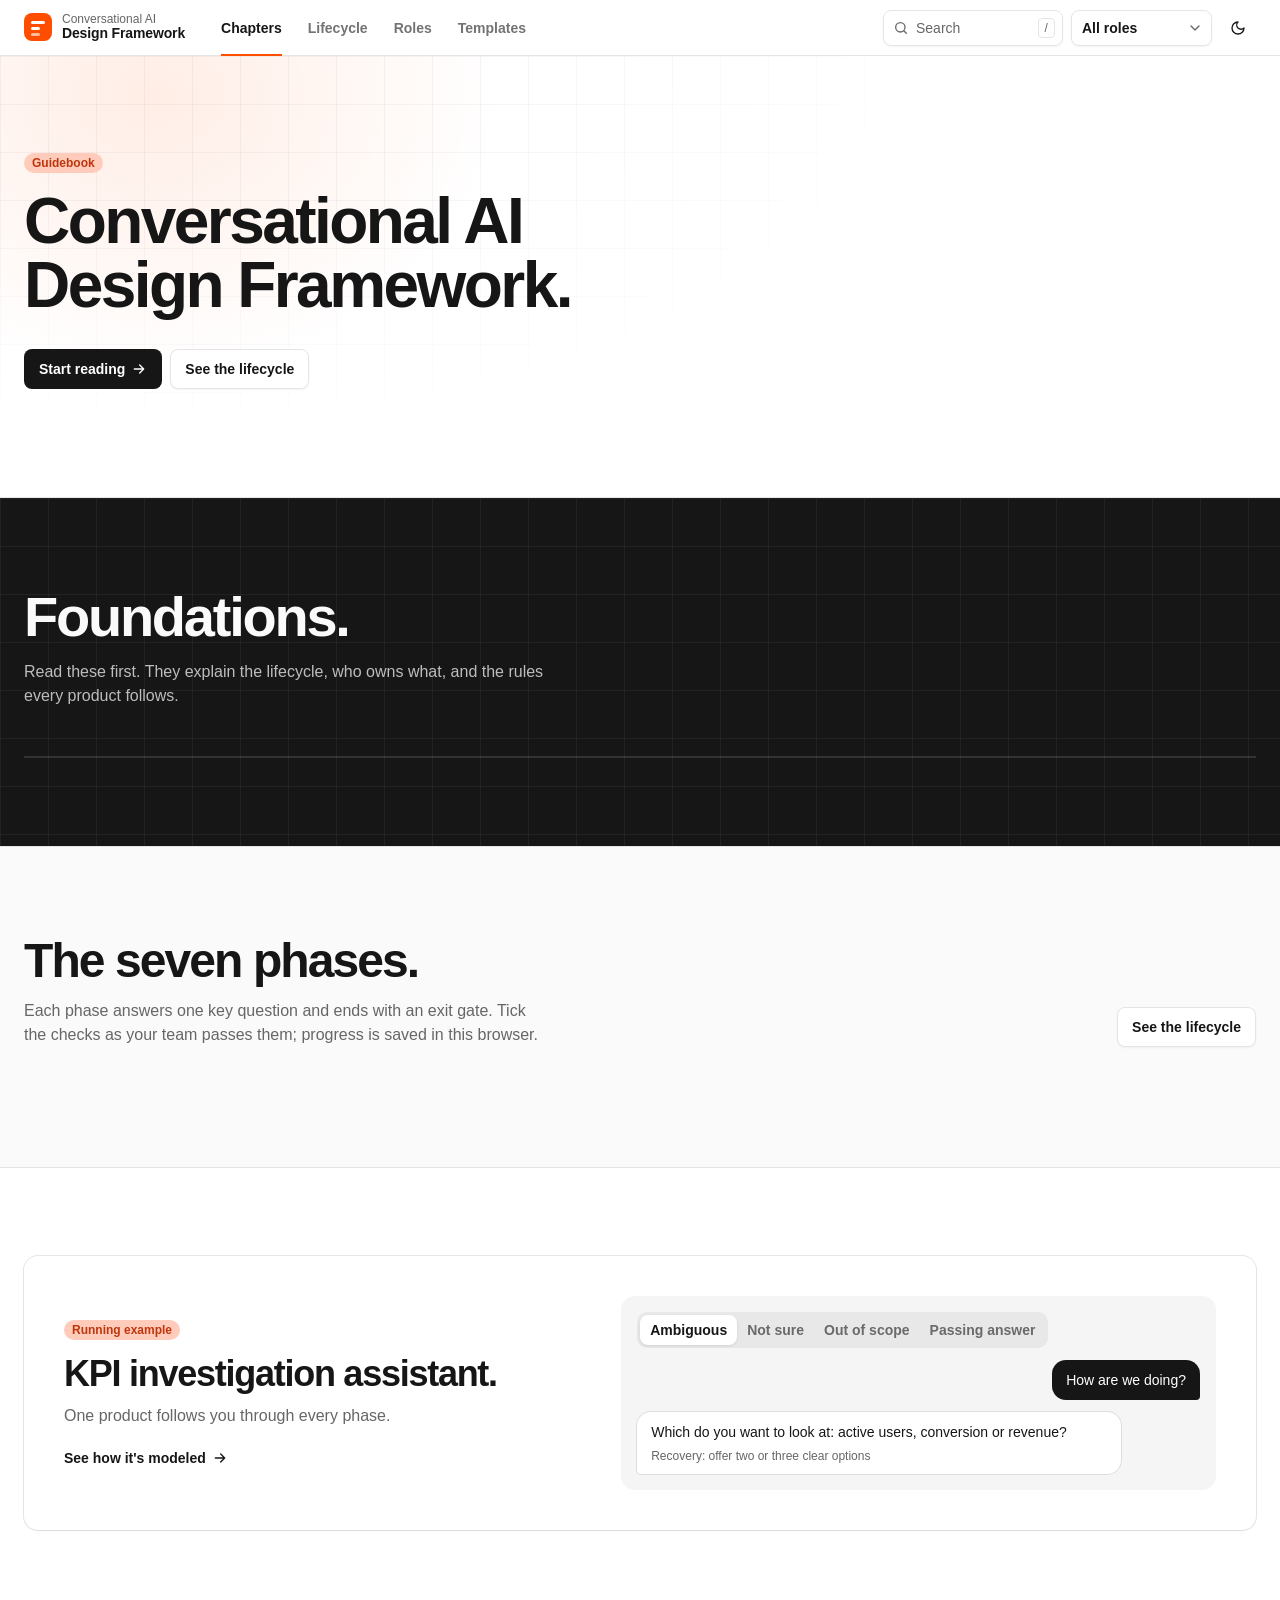
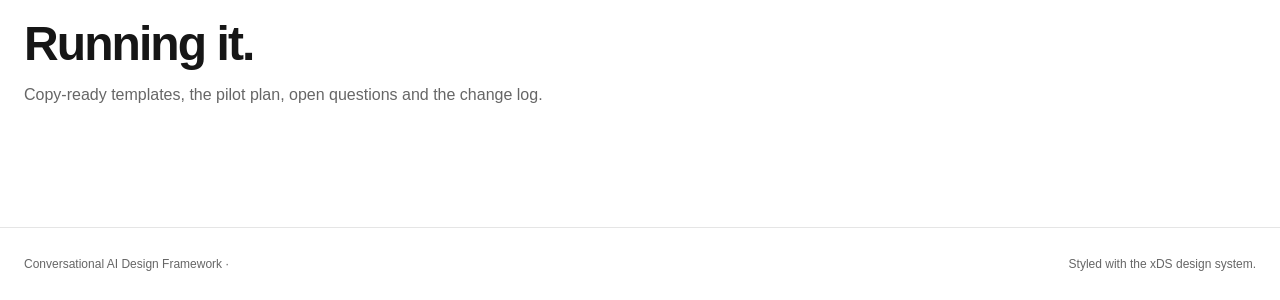
==== portal/template.html @ 1a46bcf2 "Initial commit" ====
<!doctype html>
<html lang="en">
<head>
  <meta charset="utf-8">
  <meta name="viewport" content="width=device-width, initial-scale=1">
  <title>Conversational AI Design Framework</title>
  <meta name="description" content="A seven-phase way for Product, Design, Development and Data Science to build conversational AI products that solve a real problem, give correct answers and fail safely.">
  <script>
    /* Apply the saved theme before first paint to avoid a flash */
    (function () {
      try {
        var t = JSON.parse(localStorage.getItem('cadf.theme.v1') || 'null');
        if (t === 'dark' || (t === null && matchMedia('(prefers-color-scheme: dark)').matches)) document.documentElement.classList.add('dark');
      } catch (e) {}
    })();
  </script>
  <link rel="stylesheet" href="styles.css">
</head>
<body>
  <a class="skip-link" href="#main">Skip to content</a>

  <header class="site-header">
    <div class="site-header__inner">
      <button class="nav-toggle btn btn--ghost btn--icon" aria-label="Open chapter list" aria-expanded="false" aria-controls="sidebar">
        <svg width="16" height="16" viewBox="0 0 24 24" fill="none" stroke="currentColor" stroke-width="2" stroke-linecap="round" aria-hidden="true"><path d="M4 6h16M4 12h16M4 18h16"/></svg>
      </button>
      <a class="brand" href="#/">
        <span class="brand__mark" aria-hidden="true"></span>
        <span class="brand__text">Conversational AI<strong>Design Framework</strong></span>
      </a>
      <nav class="top-nav" aria-label="Primary">
        <a href="#/" data-nav="home">Chapters</a>
        <a href="#/lifecycle" data-nav="lifecycle">Lifecycle</a>
        <a href="#/roles" data-nav="roles">Roles</a>
        <a href="#/templates" data-nav="templates">Templates</a>
      </nav>
      <div class="header-tools">
        <div class="search">
          <label class="visually-hidden" for="search-input">Search the framework</label>
          <input id="search-input" type="search" placeholder="Search" autocomplete="off">
          <kbd>/</kbd>
          <svg width="16" height="16" viewBox="0 0 24 24" fill="none" stroke="currentColor" stroke-width="2" stroke-linecap="round" aria-hidden="true"><circle cx="11" cy="11" r="7"/><path d="m20 20-3.5-3.5"/></svg>
          <div class="search__results" role="listbox" hidden></div>
        </div>
        <div class="role-select">
          <label class="visually-hidden" for="role-select">Show my part for role</label>
          <select id="role-select">
            <option value="">All roles</option>
          </select>
          <svg width="16" height="16" viewBox="0 0 24 24" fill="none" stroke="currentColor" stroke-width="2" stroke-linecap="round" stroke-linejoin="round" aria-hidden="true"><path d="m6 9 6 6 6-6"/></svg>
        </div>
        <button class="btn btn--ghost btn--icon theme-toggle" type="button" aria-label="Switch to dark mode">
          <svg class="i-moon" width="16" height="16" viewBox="0 0 24 24" fill="none" stroke="currentColor" stroke-width="2" stroke-linecap="round" stroke-linejoin="round" aria-hidden="true"><path d="M12 3a6 6 0 0 0 9 9 9 9 0 1 1-9-9Z"/></svg>
          <svg class="i-sun" width="16" height="16" viewBox="0 0 24 24" fill="none" stroke="currentColor" stroke-width="2" stroke-linecap="round" stroke-linejoin="round" aria-hidden="true" style="display:none"><circle cx="12" cy="12" r="4"/><path d="M12 2v2M12 20v2M4.93 4.93l1.41 1.41M17.66 17.66l1.41 1.41M2 12h2M20 12h2M6.34 17.66l-1.41 1.41M19.07 4.93l-1.41 1.41"/></svg>
        </button>
      </div>
    </div>
  </header>

  <div class="layout">
    <aside class="sidebar" id="sidebar" aria-label="Chapters"></aside>
    <main id="main" class="main" tabindex="-1"></main>
  </div>

  <button class="to-top" type="button" aria-label="Back to top">
    <svg width="16" height="16" viewBox="0 0 24 24" fill="none" stroke="currentColor" stroke-width="2" stroke-linecap="round" stroke-linejoin="round" aria-hidden="true"><path d="M12 19V5M5 12l7-7 7 7"/></svg>
  </button>

  <footer class="site-footer">
    <div class="site-footer__inner" id="footer"></div>
  </footer>

  <script>window.FRAMEWORK_MD = /*__FRAMEWORK_MD__*/;</script>
  <script src="app.js"></script>
</body>
</html>
---- portal/styles.css ----
/* ==========================================================================
   xDS THEME TOKENS (from DESIGN.md)
   Semantic tokens with light and dark values. Toggle dark with .dark on <html>.
   ========================================================================== */
@font-face { font-family: "VoltaModernDisplay"; src: url("fonts/VoltaModernDisplay-55Roman.woff2") format("woff2"); font-weight: 500; font-display: swap; }
@font-face { font-family: "VoltaModernDisplay"; src: url("fonts/VoltaModernDisplay-65Medium.woff2") format("woff2"); font-weight: 600; font-display: swap; }
@font-face { font-family: "VoltaModernDisplay"; src: url("fonts/VoltaModernDisplay-75Bold.woff2") format("woff2"); font-weight: 700; font-display: swap; }

:root {
  /* Primitives */
  --white: #ffffff;
  --black: #161616;
  --neutral-50: #fafafa;  --neutral-100: #f5f5f5; --neutral-200: #e5e5e5; --neutral-300: #cfcfcf;
  --neutral-400: #bdbdbd; --neutral-500: #949494; --neutral-600: #666666; --neutral-700: #4f4f4f;
  --neutral-800: #3d3d3d; --neutral-900: #303030; --neutral-950: #242424;
  --orange-100: #ffccbc; --orange-300: #ff9466; --orange-500: #ff4e00; --orange-800: #bf360c;
  --green-200: #abe9aa; --green-700: #006400;

  /* Semantic: light */
  --background: var(--white);
  --foreground: var(--black);
  --card: var(--white);
  --muted: var(--neutral-100);
  --muted-foreground: var(--neutral-600);
  --border: var(--neutral-200);
  --input: var(--neutral-200);
  --primary: var(--black);
  --primary-foreground: var(--white);
  --brand: var(--orange-500);
  --brand-foreground: var(--white);
  --brand-tint: var(--orange-100);
  --brand-tint-foreground: var(--orange-800);
  --hover-accent: var(--orange-800);
  --focus: var(--black);
  --sidebar: var(--neutral-50);
  --sidebar-accent: var(--neutral-100);
  --section: var(--neutral-50);
  --hairline: rgba(22, 22, 22, .10);
  --band: var(--black);
  --band-card: var(--neutral-950);
  --band-line: rgba(255, 255, 255, .12);
  --band-muted: var(--neutral-400);
  --grid-line: rgba(22, 22, 22, .045);

  /* Shape, elevation, type */
  --radius: 10px;
  --radius-sm: 6px;
  --radius-md: 8px;
  --radius-xl: 14px;
  --radius-2xl: 18px;
  --radius-pill: 26px;
  --shadow-xs: 0 1px 2px rgba(0, 0, 0, .05);
  --shadow-md: 0 4px 6px -1px rgba(0, 0, 0, .1), 0 2px 4px -2px rgba(0, 0, 0, .1);
  --ease: cubic-bezier(0.22, 1, 0.36, 1);
  --font: "VoltaModernDisplay", Arial, sans-serif;
  --font-mono: ui-monospace, "SF Mono", Menlo, Consolas, monospace;
  --header-h: 56px;
  --sidebar-w: 16rem;
  --read-w: 48rem;   /* max-w-3xl */
  --wrap: 80rem;     /* max-w-7xl */
  color-scheme: light;
}
.dark {
  --background: var(--black);
  --foreground: var(--neutral-50);
  --card: var(--black);
  --muted: var(--neutral-900);
  --muted-foreground: var(--neutral-400);
  --border: rgba(255, 255, 255, .10);
  --input: rgba(255, 255, 255, .15);
  --primary: var(--neutral-50);
  --primary-foreground: var(--black);
  --brand-tint: rgba(255, 78, 0, .16);
  --brand-tint-foreground: var(--orange-300);
  --hover-accent: var(--orange-300);
  --focus: var(--white);
  --sidebar: var(--black);
  --sidebar-accent: var(--neutral-900);
  --section: #1b1b1b;
  --hairline: rgba(250, 250, 250, .10);
  --band: var(--neutral-950);
  --band-card: var(--neutral-900);
  --grid-line: rgba(255, 255, 255, .04);
  --shadow-xs: 0 1px 2px rgba(0, 0, 0, .4);
  color-scheme: dark;
}

/* ---------- Base ---------- */
*, *::before, *::after { box-sizing: border-box; }
html { scroll-padding-top: calc(var(--header-h) + 24px); }
body {
  margin: 0; font-family: var(--font); font-weight: 500; font-size: 14px; line-height: 20px;
  color: var(--foreground); background: var(--background); -webkit-font-smoothing: antialiased;
  transition: background-color .3s var(--ease), color .3s var(--ease);
}
a { color: var(--primary); text-underline-offset: 4px; }
a:hover { color: var(--foreground); }
:focus-visible { outline: 1px solid var(--focus); outline-offset: 2px; }
button, [role="link"], select, label { cursor: pointer; }
h1, h2, h3, h4 { margin: 0; font-weight: 700; line-height: 1.1; letter-spacing: -0.03em; }
code { font-family: var(--font-mono); font-size: .88em; background: var(--muted); padding: .1em .35em; border-radius: 4px; }
.visually-hidden { position: absolute; width: 1px; height: 1px; overflow: hidden; clip: rect(0 0 0 0); white-space: nowrap; }
.skip-link { position: absolute; left: -9999px; top: 8px; z-index: 100; background: var(--card); padding: 8px 12px; border-radius: var(--radius-md); }
.skip-link:focus { left: 8px; }
.wrap { max-width: var(--wrap); margin: 0 auto; padding: 0 24px; }

/* Badge / tag (xDS badge: h-5, text-xs, font-medium, pill) */
.tag { display: inline-flex; align-items: center; height: 20px; padding: 0 8px; border-radius: var(--radius-pill); font-size: 12px; line-height: 16px; font-weight: 600; background: var(--brand-tint); color: var(--brand-tint-foreground); letter-spacing: 0; white-space: nowrap; }
.tag--neutral { background: var(--muted); color: var(--foreground); }
.tag--outline { background: transparent; box-shadow: inset 0 0 0 1px var(--border); color: var(--foreground); }

/* Buttons (xDS) */
.btn { display: inline-flex; align-items: center; gap: 6px; height: 40px; padding: 0 14px; border-radius: var(--radius-md); border: 1px solid transparent; font: inherit; font-weight: 600; font-size: 14px; text-decoration: none; white-space: nowrap; transition: background-color .1s, color .1s, border-color .1s; }
.btn:active { transform: translateY(1px); }
.btn svg { flex: none; }
.btn--primary { background: var(--primary); color: var(--primary-foreground); }
.btn--primary:hover { background: var(--hover-accent); color: var(--primary-foreground); }
.btn--outline { background: var(--background); border-color: var(--border); color: var(--foreground); box-shadow: var(--shadow-xs); }
.btn--outline:hover { background: var(--muted); color: var(--foreground); }
.btn--ghost { background: transparent; color: var(--foreground); }
.btn--ghost:hover { background: var(--muted); }
.btn--sm { height: 32px; padding: 0 10px; }
.btn--icon { width: 36px; height: 36px; padding: 0; justify-content: center; }
.link-arrow { display: inline-flex; align-items: center; gap: 6px; font-weight: 700; text-decoration: none; color: var(--foreground); }
.link-arrow svg { transition: transform .2s var(--ease); }
a:hover .link-arrow svg, .link-arrow:hover svg { transform: translateX(3px); }

/* Card (xDS: rounded-xl, ring-1 ring-foreground/10, shadow-xs) */
.card-surface { background: var(--card); border-radius: var(--radius-xl); box-shadow: 0 0 0 1px var(--hairline), var(--shadow-xs); }

/* ---------- Header ---------- */
.site-header { position: sticky; top: 0; z-index: 50; height: var(--header-h); background: color-mix(in srgb, var(--background) 88%, transparent); backdrop-filter: blur(12px); -webkit-backdrop-filter: blur(12px); border-bottom: 1px solid var(--border); }
.site-header__inner { height: 100%; max-width: 1536px; margin: 0 auto; padding: 0 24px; display: flex; align-items: center; gap: 24px; }
.brand { display: flex; align-items: center; gap: 10px; color: var(--foreground); text-decoration: none; line-height: 1.1; }
.brand:hover { color: var(--foreground); }
.brand__mark { width: 28px; height: 28px; border-radius: var(--radius-md); background: var(--brand); flex: none; position: relative; }
.brand__mark::before, .brand__mark::after { content: ""; position: absolute; left: 7px; height: 3px; border-radius: 2px; background: #fff; }
.brand__mark::before { top: 8px; width: 14px; }
.brand__mark::after { top: 14px; width: 9px; box-shadow: 0 6px 0 rgba(255,255,255,.6); }
.brand__text { font-size: 12px; color: var(--muted-foreground); }
.brand__text strong { display: block; font-size: 14px; color: var(--foreground); font-weight: 700; letter-spacing: -0.01em; }
.top-nav { display: flex; gap: 2px; }
.top-nav a { height: 36px; display: inline-flex; align-items: center; padding: 0 12px; border-radius: var(--radius-md); color: color-mix(in srgb, var(--foreground) 60%, transparent); text-decoration: none; font-weight: 600; position: relative; }
.top-nav a:hover { color: var(--foreground); background: var(--muted); }
.top-nav a.is-active { color: var(--foreground); }
.top-nav a.is-active::after { content: ""; position: absolute; left: 12px; right: 12px; bottom: -10px; height: 2px; background: var(--brand); }
.header-tools { margin-left: auto; display: flex; align-items: center; gap: 8px; }

.search { position: relative; }
.search input { width: 240px; height: 36px; padding: 0 10px 0 32px; border-radius: var(--radius-md); border: 1px solid var(--input); background: transparent; color: var(--foreground); font: inherit; box-shadow: var(--shadow-xs); }
.search svg { position: absolute; left: 10px; top: 10px; color: var(--muted-foreground); pointer-events: none; }
.search input::placeholder { color: var(--muted-foreground); }
.search kbd { position: absolute; right: 8px; top: 8px; font: inherit; font-size: 12px; letter-spacing: .1em; color: var(--muted-foreground); border: 1px solid var(--border); border-radius: 4px; padding: 0 5px; line-height: 18px; }
.search input:focus + kbd, .search input:not(:placeholder-shown) + kbd { display: none; }
.search__results { position: absolute; right: 0; top: 44px; width: 440px; max-height: 70vh; overflow: auto; padding: 4px; background: var(--card); border-radius: var(--radius-xl); box-shadow: 0 0 0 1px var(--hairline), var(--shadow-md); }
.search__results a { display: block; padding: 8px 10px; border-radius: var(--radius-sm); text-decoration: none; color: var(--foreground); }
.search__results a:hover, .search__results a.is-active { background: var(--muted); }
.search__results .r-chapter { font-size: 12px; font-weight: 600; color: var(--muted-foreground); }
.search__results .r-title { display: block; font-weight: 700; }
.search__results .r-snippet { display: block; font-size: 12px; line-height: 16px; color: var(--muted-foreground); margin-top: 2px; }
.search__results mark { background: var(--brand-tint); color: inherit; border-radius: 2px; padding: 0 1px; }
.search__empty { padding: 12px; color: var(--muted-foreground); }

.role-select { position: relative; display: flex; align-items: center; }
.role-select select { appearance: none; height: 36px; padding: 0 30px 0 10px; border-radius: var(--radius-md); border: 1px solid var(--input); background: var(--background); color: var(--foreground); font: inherit; font-weight: 600; box-shadow: var(--shadow-xs); }
.role-select select.has-role { box-shadow: inset 0 -2px 0 var(--brand), var(--shadow-xs); }
.role-select svg { position: absolute; right: 9px; pointer-events: none; color: var(--muted-foreground); }

.nav-toggle { display: none; }

/* ---------- Layout ---------- */
.layout { display: flex; max-width: 1536px; margin: 0 auto; }
body.is-home .layout { max-width: none; }
.main { flex: 1; min-width: 0; outline: none; }
body.is-home .sidebar { display: none; }

.sidebar { width: var(--sidebar-w); flex: none; position: sticky; top: var(--header-h); align-self: flex-start; height: calc(100vh - var(--header-h)); overflow-y: auto; padding: 16px 8px 32px; background: var(--sidebar); border-right: 1px solid var(--border); }
.sidebar__group { padding: 8px; }
.sidebar__group-title { margin: 0 0 4px; padding: 0 8px; height: 32px; display: flex; align-items: center; font-size: 12px; font-weight: 600; color: var(--muted-foreground); }
.sidebar ol, .sidebar ul { list-style: none; margin: 0; padding: 0; }
.sidebar a { display: flex; align-items: center; gap: 8px; min-height: 32px; padding: 6px 8px; border-radius: var(--radius-md); color: var(--foreground); text-decoration: none; }
.sidebar a:hover { background: var(--sidebar-accent); }
.sidebar .num { min-width: 20px; font-size: 12px; font-weight: 600; color: var(--muted-foreground); font-variant-numeric: tabular-nums; }
.sidebar .is-current > a { background: var(--sidebar-accent); font-weight: 700; }
.sidebar .is-current > a .num { color: var(--foreground); }
.sidebar .toc { margin: 4px 0 8px 18px; padding-left: 10px; border-left: 1px solid var(--border); }
.sidebar .toc a { min-height: 28px; padding: 4px 8px; color: var(--muted-foreground); font-size: 13px; line-height: 18px; position: relative; }
.sidebar .toc a:hover { color: var(--foreground); background: none; }
.sidebar .toc a.is-active { color: var(--foreground); font-weight: 600; }
.sidebar .toc a.is-active::before { content: ""; position: absolute; left: -11px; top: 6px; bottom: 6px; width: 2px; background: var(--brand); }
.sidebar .done { margin-left: auto; color: var(--muted-foreground); }

/* ---------- Home ---------- */
.home-hero { position: relative; overflow: hidden; padding: 96px 0 80px; border-bottom: 1px solid var(--border); }
.home-hero::before { content: ""; position: absolute; inset: 0; pointer-events: none;
  background: linear-gradient(var(--grid-line) 1px, transparent 1px) 0 0 / 48px 48px, linear-gradient(90deg, var(--grid-line) 1px, transparent 1px) 0 0 / 48px 48px;
  -webkit-mask-image: radial-gradient(1000px 520px at 15% 0%, #000 30%, transparent 75%); mask-image: radial-gradient(1000px 520px at 15% 0%, #000 30%, transparent 75%); }
.home-hero::after { content: ""; position: absolute; left: -200px; top: -240px; width: 700px; height: 560px; pointer-events: none; background: radial-gradient(closest-side, rgba(255, 78, 0, .10), transparent); }
.home-hero .wrap { position: relative; z-index: 1; display: grid; grid-template-columns: 1.15fr 1fr; gap: 56px; align-items: start; }
.home-hero h1 { margin-top: 16px; font-size: clamp(40px, 5.2vw, 64px); line-height: 1.0; letter-spacing: -0.04em; }
.home-hero .lede { margin: 24px 0 32px; font-size: 20px; line-height: 30px; color: var(--muted-foreground); max-width: 34ch; text-wrap: balance; }
.home-hero .meta { margin-top: 28px; font-size: 12px; color: var(--muted-foreground); }
.btn-row { display: flex; flex-wrap: wrap; gap: 8px; align-items: center; }

.panel { padding: 24px; }
.panel h2 { margin: 14px 0 6px; font-size: 20px; line-height: 28px; letter-spacing: -0.02em; }
.panel > p { margin: 0; color: var(--muted-foreground); text-wrap: balance; }
.ticks { list-style: none; margin: 8px 0 0; padding: 0; }
.ticks li { display: grid; grid-template-columns: 28px 1fr; gap: 8px; padding: 16px 0; border-bottom: 1px solid var(--border); font-size: 14px; line-height: 20px; }
.ticks li:last-child { border-bottom: 0; padding-bottom: 0; }
.ticks svg { color: var(--brand); margin-top: 1px; }
.ticks b { font-weight: 700; }
.ticks span { color: var(--muted-foreground); }

.band { position: relative; background: var(--band); color: #fafafa; padding: 88px 0; }
.band::before { content: ""; position: absolute; inset: 0; pointer-events: none; background: linear-gradient(rgba(255,255,255,.05) 1px, transparent 1px) 0 0 / 48px 48px, linear-gradient(90deg, rgba(255,255,255,.05) 1px, transparent 1px) 0 0 / 48px 48px; }
.band .wrap { position: relative; }
.band h2 { font-size: clamp(36px, 4.4vw, 56px); letter-spacing: -0.04em; color: #fafafa; }
.band .sub { margin: 12px 0 0; font-size: 16px; line-height: 24px; color: var(--band-muted); max-width: 60ch; }
.joined { display: grid; grid-template-columns: repeat(4, 1fr); margin-top: 48px; border: 1px solid var(--band-line); }
.joined a { display: flex; flex-direction: column; gap: 8px; min-height: 260px; padding: 32px; background: var(--band-card); color: #fafafa; text-decoration: none; border-right: 1px solid var(--band-line); transition: background-color .2s var(--ease); }
.joined a:last-child { border-right: 0; }
.joined a:hover { background: color-mix(in srgb, var(--band-card) 85%, #fff); color: #fafafa; }
.joined .icon { width: 36px; height: 36px; color: var(--brand); margin-bottom: 20px; }
.joined h3 { font-size: 20px; line-height: 28px; letter-spacing: -0.02em; }
.joined p { margin: 0 0 16px; color: var(--band-muted); }
.joined .link-arrow { margin-top: auto; color: var(--brand); }

.home-section { padding: 88px 0; }
.home-section--alt { background: var(--section); border-top: 1px solid var(--border); border-bottom: 1px solid var(--border); }
.section-head { display: flex; align-items: end; justify-content: space-between; gap: 24px; margin-bottom: 32px; }
.section-head h2 { font-size: clamp(32px, 4vw, 48px); letter-spacing: -0.04em; }
.section-head p { margin: 12px 0 0; max-width: 60ch; font-size: 16px; line-height: 24px; color: var(--muted-foreground); text-wrap: balance; }

.grid { display: grid; gap: 16px; }
.grid--4 { grid-template-columns: repeat(4, 1fr); }
.grid--3 { grid-template-columns: repeat(3, 1fr); }

.card { display: flex; flex-direction: column; padding: 24px; color: var(--foreground); text-decoration: none; background: var(--card); border-radius: var(--radius-xl); box-shadow: 0 0 0 1px var(--hairline), var(--shadow-xs); transition: box-shadow .2s var(--ease), transform .2s var(--ease); }
a.card:hover { color: var(--foreground); box-shadow: 0 0 0 1px color-mix(in srgb, var(--foreground) 25%, transparent), var(--shadow-md); transform: translateY(-2px); }
.card h3 { margin: 14px 0 6px; font-size: 18px; line-height: 24px; letter-spacing: -0.02em; }
.card p { margin: 0; color: var(--muted-foreground); }
.card__foot { margin-top: auto; padding-top: 20px; display: flex; align-items: center; gap: 10px; font-size: 12px; line-height: 16px; color: var(--muted-foreground); }
.card__foot .link-arrow { margin-left: auto; font-size: 14px; }

.thumb { position: relative; height: 104px; margin-top: 20px; padding: 14px; overflow: hidden; border-radius: var(--radius); background: var(--muted); }
.thumb i { display: block; height: 5px; margin-bottom: 8px; border-radius: 3px; background: color-mix(in srgb, var(--foreground) 14%, transparent); }
.thumb i.k { height: 6px; background: var(--foreground); }
.thumb i.o { height: 10px; margin-top: 12px; border-radius: 999px; background: var(--brand); }
.thumb b { position: absolute; right: 14px; bottom: 4px; font-size: 52px; line-height: 1; font-weight: 700; letter-spacing: -0.05em; color: var(--foreground); opacity: .9; }

.progress { flex: 1; max-width: 96px; height: 6px; border-radius: 999px; background: var(--muted); overflow: hidden; }
.progress > span { display: block; height: 100%; border-radius: inherit; background: var(--primary); transition: width .3s var(--ease); }

/* Role cards */
.role-card { text-align: left; font: inherit; border: 0; cursor: pointer; }
.role-card[aria-pressed="true"] { box-shadow: 0 0 0 2px var(--primary), var(--shadow-xs); }
.role-card .q { margin: 12px 0 0; font-size: 16px; line-height: 24px; color: var(--foreground); font-weight: 600; }
.role-card .owns { margin-top: 10px; font-size: 13px; line-height: 18px; color: var(--muted-foreground); }
.role-card .card__foot .pick { margin-left: auto; font-weight: 700; font-size: 14px; color: var(--foreground); }
.role-mark { width: 36px; height: 36px; border-radius: var(--radius); background: var(--muted); display: grid; place-items: center; }
.role-card[aria-pressed="true"] .role-mark { background: var(--primary); color: var(--primary-foreground); }

/* Example */
.example .card { display: grid; grid-template-columns: 1fr 1.15fr; gap: 40px; align-items: center; padding: 40px; }
.example h2 { margin: 14px 0 10px; font-size: clamp(28px, 3vw, 36px); letter-spacing: -0.035em; }
.example p { margin: 0 0 20px; color: var(--muted-foreground); font-size: 16px; line-height: 24px; }
.chat-demo { display: grid; gap: 12px; padding: 16px; border-radius: var(--radius-xl); background: var(--muted); }
.chat-demo__tabs { display: inline-flex; flex-wrap: wrap; gap: 0; padding: 3px; border-radius: var(--radius); background: color-mix(in srgb, var(--foreground) 6%, transparent); justify-self: start; }
.chip { height: 30px; padding: 0 10px; border: 0; border-radius: var(--radius-md); background: transparent; font: inherit; font-weight: 600; color: color-mix(in srgb, var(--foreground) 60%, transparent); }
.chip:hover { color: var(--foreground); }
.chip[aria-pressed="true"] { background: var(--background); color: var(--foreground); box-shadow: 0 1px 3px rgba(0,0,0,.1); }
.bubble { max-width: 86%; padding: 10px 14px; border-radius: var(--radius-xl); font-size: 14px; line-height: 20px; }
.bubble--user { justify-self: end; background: var(--primary); color: var(--primary-foreground); border-bottom-right-radius: 4px; }
.bubble--ai { background: var(--card); box-shadow: 0 0 0 1px var(--hairline); border-bottom-left-radius: 4px; }
.bubble small { display: block; margin-top: 6px; font-size: 12px; line-height: 16px; color: var(--muted-foreground); }

/* ---------- Chapter page ---------- */
.chapter-hero { position: relative; overflow: hidden; border-bottom: 1px solid var(--border); }
.chapter-hero::before { content: ""; position: absolute; inset: 0; pointer-events: none;
  background: linear-gradient(var(--grid-line) 1px, transparent 1px) 0 0 / 48px 48px, linear-gradient(90deg, var(--grid-line) 1px, transparent 1px) 0 0 / 48px 48px;
  -webkit-mask-image: radial-gradient(900px 420px at 0% 0%, #000 30%, transparent 75%); mask-image: radial-gradient(900px 420px at 0% 0%, #000 30%, transparent 75%); }
.chapter-hero::after { content: ""; position: absolute; left: 0; top: 56px; width: 3px; height: 48px; background: var(--brand); }
.chapter-hero__inner { position: relative; max-width: calc(var(--read-w) + 96px); padding: 56px 48px 44px; }
.breadcrumb { display: flex; flex-wrap: wrap; align-items: center; gap: 6px; font-size: 14px; color: var(--muted-foreground); }
.breadcrumb a { color: var(--muted-foreground); text-decoration: none; }
.breadcrumb a:hover { color: var(--foreground); }
.breadcrumb [aria-current] { color: var(--foreground); }
.chapter-hero .tag { margin-top: 20px; }
.chapter-hero h1 { margin-top: 12px; font-size: clamp(36px, 4.6vw, 56px); line-height: 1.02; letter-spacing: -0.04em; }
.chapter-hero .lede { margin: 16px 0 0; font-size: 18px; line-height: 28px; color: var(--muted-foreground); max-width: 56ch; text-wrap: balance; }
.hero-facts { display: grid; grid-template-columns: repeat(2, 1fr); gap: 12px; margin-top: 28px; max-width: 720px; }
.hero-fact { padding: 12px 16px; }
.hero-fact b { display: block; margin-bottom: 2px; font-size: 12px; line-height: 16px; font-weight: 600; color: var(--muted-foreground); }
.hero-fact span { font-weight: 600; }

.article { max-width: calc(var(--read-w) + 96px); padding: 40px 48px 16px; font-size: 16px; line-height: 26px; }
.article > *:first-child { margin-top: 0; }
.article h2 { margin: 56px 0 16px; font-size: 30px; line-height: 36px; letter-spacing: -0.035em; }
.article h3 { margin: 40px 0 12px; font-size: 20px; line-height: 28px; letter-spacing: -0.02em; }
.article h4 { margin: 28px 0 10px; font-size: 16px; line-height: 24px; letter-spacing: -0.01em; }
.article p { margin: 0 0 16px; }
.article ul, .article ol { margin: 0 0 18px; padding-left: 22px; }
.article li { margin: 6px 0; }
.article li::marker { color: var(--muted-foreground); }
.article strong { font-weight: 700; }
.article em { font-style: italic; }
.article p.goal { font-size: 18px; line-height: 28px; padding-left: 16px; border-left: 2px solid var(--brand); }
.note { margin: 24px 0; padding: 12px 16px; border-radius: var(--radius); background: var(--muted); font-size: 14px; line-height: 20px; }
.note > *:last-child { margin-bottom: 0; }

.table-wrap { margin: 8px 0 24px; overflow-x: auto; border-radius: var(--radius-xl); box-shadow: 0 0 0 1px var(--hairline), var(--shadow-xs); background: var(--card); }
.article table { width: 100%; border-collapse: collapse; font-size: 14px; line-height: 20px; }
.article th { height: 40px; padding: 0 12px; text-align: left; font-weight: 600; white-space: nowrap; border-bottom: 1px solid var(--border); color: var(--foreground); }
.article td { padding: 10px 12px; vertical-align: top; border-bottom: 1px solid var(--border); }
.article tbody tr { transition: background-color .1s; }
.article tbody tr:hover { background: color-mix(in srgb, var(--muted) 50%, transparent); }
.article tbody tr:last-child td { border-bottom: 0; }
.article td.c, .article th.c { text-align: center; }
.article .is-role { background: var(--muted); }
.article th.is-role { box-shadow: inset 0 -2px 0 var(--brand); }
.article tr.is-role-row td { background: var(--muted); }
.article tr.is-role-row td:first-child { box-shadow: inset 2px 0 0 var(--brand); }
html[data-role] .article table.has-role-rows tr[data-row-role]:not(.is-role-row) { opacity: .45; }
.rl { display: inline-grid; place-items: center; width: 20px; height: 20px; font-size: 15px; line-height: 1; }
.rl--lead { color: var(--foreground); }
.rl--contrib { color: var(--muted-foreground); }
.rl--review { color: var(--muted-foreground); opacity: .8; }

pre { margin: 0 0 20px; padding: 16px; overflow-x: auto; border-radius: var(--radius); background: var(--muted); font-size: 12px; line-height: 18px; }
pre code { background: none; padding: 0; }

/* Diagrams */
.diagram { margin: 12px 0 28px; padding: 24px 16px; overflow-x: auto; border-radius: var(--radius-xl); box-shadow: 0 0 0 1px var(--hairline), var(--shadow-xs); background: var(--card); text-align: center; }
.diagram svg { max-width: 100%; height: auto; }
.diagram pre { text-align: left; margin: 0; }
.diagram .diagram__note { margin: 10px 0 0; font-size: 12px; line-height: 16px; color: var(--muted-foreground); text-align: left; }
.diagram.is-loading { min-height: 120px; display: grid; place-items: center; color: var(--muted-foreground); font-size: 14px; }
.diagram .node.is-link { cursor: pointer; }
.diagram .node.is-link:hover rect, .diagram .node.is-link:focus rect { stroke: var(--brand) !important; stroke-width: 2px !important; }
.diagram .node.is-link:focus { outline: none; }

/* Callouts */
.callout { margin: 28px 0; padding: 20px 24px; border-radius: var(--radius-xl); }
.callout > h3:first-child { margin-top: 0; }
.callout > *:last-child { margin-bottom: 0; }
.callout--example { background: var(--section); box-shadow: 0 0 0 1px var(--hairline); }
.callout--example > h3:first-child { display: flex; align-items: center; gap: 10px; font-size: 18px; }
.callout--example > h3:first-child::before { content: "Example"; display: inline-flex; align-items: center; height: 20px; padding: 0 8px; border-radius: var(--radius-pill); font-size: 12px; font-weight: 600; letter-spacing: 0; background: var(--brand-tint); color: var(--brand-tint-foreground); }
.callout--gate { background: var(--card); box-shadow: 0 0 0 1px var(--hairline), var(--shadow-xs); }
.callout--gate > h3:first-child { display: flex; align-items: center; gap: 8px; font-size: 18px; }
.gate-progress { display: flex; align-items: center; gap: 12px; margin: 4px 0 8px; font-size: 14px; color: var(--muted-foreground); font-variant-numeric: tabular-nums; }
.gate-progress .progress { max-width: 200px; }
.gate-progress button { margin-left: auto; }
.gate-done { display: none; align-items: center; gap: 8px; margin-top: 12px; padding: 12px 16px; border-radius: var(--radius); border: 1px solid #4dbb26; background: var(--green-200); color: var(--green-700); font-size: 14px; font-weight: 600; }
.dark .gate-done { background: #004d00; color: #7dda7c; border-color: #008113; }
.callout--gate.is-complete .gate-done { display: flex; }

ul.tasks { list-style: none; margin: 0; padding: 0; }
ul.tasks li { margin: 0; border-bottom: 1px solid var(--border); }
ul.tasks li:last-child { border-bottom: 0; }
.check { display: flex; align-items: flex-start; gap: 12px; padding: 10px 2px; }
.check input { appearance: none; flex: none; width: 16px; height: 16px; margin: 5px 0 0; display: grid; place-items: center; border: 1px solid var(--input); border-radius: 4px; background: var(--background); box-shadow: var(--shadow-xs); transition: background-color .1s, border-color .1s; }
.dark .check input { border-color: rgba(255,255,255,.25); }
.check input:checked { background: var(--primary); border-color: var(--primary); }
.check input:checked::after { content: ""; width: 4px; height: 8px; margin-top: -2px; border: solid var(--primary-foreground); border-width: 0 1.75px 1.75px 0; transform: rotate(45deg); }
.check input:checked + span { color: var(--muted-foreground); }

/* Role panel on phase pages */
.role-panel { margin: 0 0 36px; overflow: hidden; }
.role-panel__head { display: flex; align-items: center; justify-content: space-between; gap: 12px; padding: 14px 20px; border-bottom: 1px solid var(--border); }
.role-panel__head h3 { margin: 0 !important; font-size: 16px; line-height: 24px; }
.role-panel__head span { font-size: 12px; color: var(--muted-foreground); }
.role-strip { display: grid; grid-template-columns: repeat(4, 1fr); }
.role-strip button { display: flex; flex-direction: column; align-items: flex-start; gap: 2px; padding: 14px 20px; border: 0; border-right: 1px solid var(--border); background: transparent; color: var(--foreground); font: inherit; text-align: left; transition: background-color .1s; }
.role-strip button:last-child { border-right: 0; }
.role-strip button:hover { background: var(--muted); }
.role-strip button[aria-pressed="true"] { background: var(--muted); box-shadow: inset 0 -2px 0 var(--brand); }
.role-strip b { font-weight: 700; font-size: 14px; }
.role-strip small { font-size: 12px; color: var(--muted-foreground); display: flex; align-items: center; gap: 4px; }
.role-part { display: grid; grid-template-columns: 1fr 1fr; gap: 20px; padding: 18px 20px; border-top: 1px solid var(--border); font-size: 14px; line-height: 20px; }
.role-part b { display: block; margin-bottom: 4px; font-size: 12px; font-weight: 600; color: var(--muted-foreground); }

/* Prev / next (xDS pagination feel) */
.pager { display: grid; grid-template-columns: 1fr 1fr; gap: 12px; max-width: calc(var(--read-w) + 96px); padding: 24px 48px 80px; }
.pager a { display: block; padding: 16px 20px; color: var(--foreground); text-decoration: none; border-radius: var(--radius-xl); box-shadow: 0 0 0 1px var(--hairline), var(--shadow-xs); transition: background-color .1s; }
.pager a:hover { background: var(--muted); color: var(--foreground); }
.pager small { display: block; font-size: 12px; color: var(--muted-foreground); }
.pager strong { font-size: 16px; font-weight: 700; }
.pager .next { grid-column: 2; text-align: right; }

.to-top { position: fixed; right: 24px; bottom: 24px; z-index: 45; width: 40px; height: 40px; display: grid; place-items: center; border: 0; border-radius: 999px; background: var(--primary); color: var(--primary-foreground); box-shadow: var(--shadow-md); opacity: 0; transform: translateY(8px); pointer-events: none; transition: opacity .2s var(--ease), transform .2s var(--ease), background-color .1s; }
.to-top.is-visible { opacity: 1; transform: none; pointer-events: auto; }
.to-top:hover { background: var(--hover-accent); }

/* ---------- Footer ---------- */
.site-footer { border-top: 1px solid var(--border); color: var(--muted-foreground); font-size: 12px; line-height: 16px; }
.site-footer__inner { max-width: var(--wrap); margin: 0 auto; padding: 28px 24px; display: flex; flex-wrap: wrap; justify-content: space-between; gap: 12px 24px; }
.site-footer a { color: var(--foreground); }

/* ---------- Responsive ---------- */
@media (max-width: 1280px) {
  .grid--4 { grid-template-columns: repeat(2, 1fr); }
  .joined { grid-template-columns: repeat(2, 1fr); }
  .joined a:nth-child(2) { border-right: 0; }
  .joined a:nth-child(-n+2) { border-bottom: 1px solid var(--band-line); }
  .search input { width: 180px; }
}
@media (max-width: 1024px) {
  .top-nav { display: none; }
  .home-hero .wrap, .example .card { grid-template-columns: 1fr; }
  .grid--3 { grid-template-columns: repeat(2, 1fr); }
}
@media (max-width: 767px) {
  .nav-toggle { display: inline-flex; }
  .sidebar, body.is-home .sidebar { display: block; position: fixed; left: 0; top: var(--header-h); z-index: 40; width: 18rem; transform: translateX(-100%); transition: transform .45s var(--ease); box-shadow: var(--shadow-md); }
  body.nav-open .sidebar { transform: none; }
  .brand__text { display: none; }
  .site-header__inner { gap: 8px; padding: 0 12px; }
  .header-tools { gap: 6px; }
  .search { position: static; }
  .search input { width: 36px; padding: 0; font-size: 16px; color: transparent; cursor: pointer; }
  .search input:focus { position: absolute; left: 12px; right: 12px; top: 10px; width: auto; padding: 0 10px 0 32px; color: var(--foreground); background: var(--background); z-index: 2; }
  .search input:focus ~ svg { z-index: 3; left: 22px; top: 20px; }
  .search kbd { display: none; }
  .search__results { left: 12px; right: 12px; width: auto; top: calc(var(--header-h) - 4px); }
  .role-select select { max-width: 132px; font-size: 16px; }
  .grid--4, .grid--3, .joined { grid-template-columns: 1fr; }
  .joined a { border-right: 0; border-bottom: 1px solid var(--band-line); min-height: 0; }
  .joined a:last-child { border-bottom: 0; }
  .home-hero { padding: 56px 0 48px; }
  .home-section, .band { padding: 56px 0; }
  .example .card { padding: 24px; }
  .chapter-hero__inner, .article, .pager { padding-left: 20px; padding-right: 20px; }
  .hero-facts, .role-part { grid-template-columns: 1fr; }
  .role-strip { grid-template-columns: 1fr 1fr; }
  .role-strip button:nth-child(2) { border-right: 0; }
  .role-strip button:nth-child(-n+2) { border-bottom: 1px solid var(--border); }
  .pager { grid-template-columns: 1fr; }
  .pager .next { grid-column: auto; }
}
@media (prefers-reduced-motion: reduce) { *, *::before, *::after { transition: none !important; scroll-behavior: auto !important; } }
@media print {
  .site-header, .sidebar, .pager, .site-footer, .to-top, .gate-progress button { display: none !important; }
}

/* ---------- v1.2 additions ---------- */
.card__lead { margin-top: 8px !important; font-size: 12px; line-height: 16px; }
.card__lead b { color: var(--foreground); font-weight: 600; }
.joined--3 { grid-template-columns: repeat(3, 1fr); }
.joined--2 { grid-template-columns: repeat(2, 1fr); }
.role-card .card__foot .pick { display: inline-flex; align-items: center; gap: 6px; margin-left: 0; }
.role-card[aria-pressed="true"] .card__foot .pick { color: var(--foreground); }
.role-card:hover { box-shadow: 0 0 0 1px color-mix(in srgb, var(--foreground) 25%, transparent), var(--shadow-md); }
.role-card[aria-pressed="true"]:hover { box-shadow: 0 0 0 2px var(--primary), var(--shadow-md); }
.home-hero .panel { position: relative; z-index: 1; }
.diagram svg { max-height: 600px; }
.dark .i-moon { display: none; }
.diagram.is-wide { text-align: left; }
.diagram.is-wide::after { content: "Scroll sideways to see the whole diagram"; display: block; position: sticky; left: 0; margin-top: 8px; font-size: 12px; color: var(--muted-foreground); }
@media (max-width: 767px) {
  .search { position: relative; }
  .search input { width: 36px; padding: 0 0 0 34px; color: transparent; }
  .search input::placeholder { color: transparent; }
  .search svg { left: 10px; top: 10px; }
  .search input:focus { position: fixed; left: 12px; right: 12px; top: 10px; width: auto; padding: 0 10px 0 34px; color: var(--foreground); background: var(--background); z-index: 60; }
  .search input:focus::placeholder { color: var(--muted-foreground); }
  .search input:focus ~ svg { position: fixed; left: 22px; top: 20px; z-index: 61; }
  .search__results { position: fixed; left: 12px; right: 12px; top: 52px; width: auto; }
}
@media (max-width: 767px) {
  .section-head { flex-direction: column; align-items: flex-start; }
}
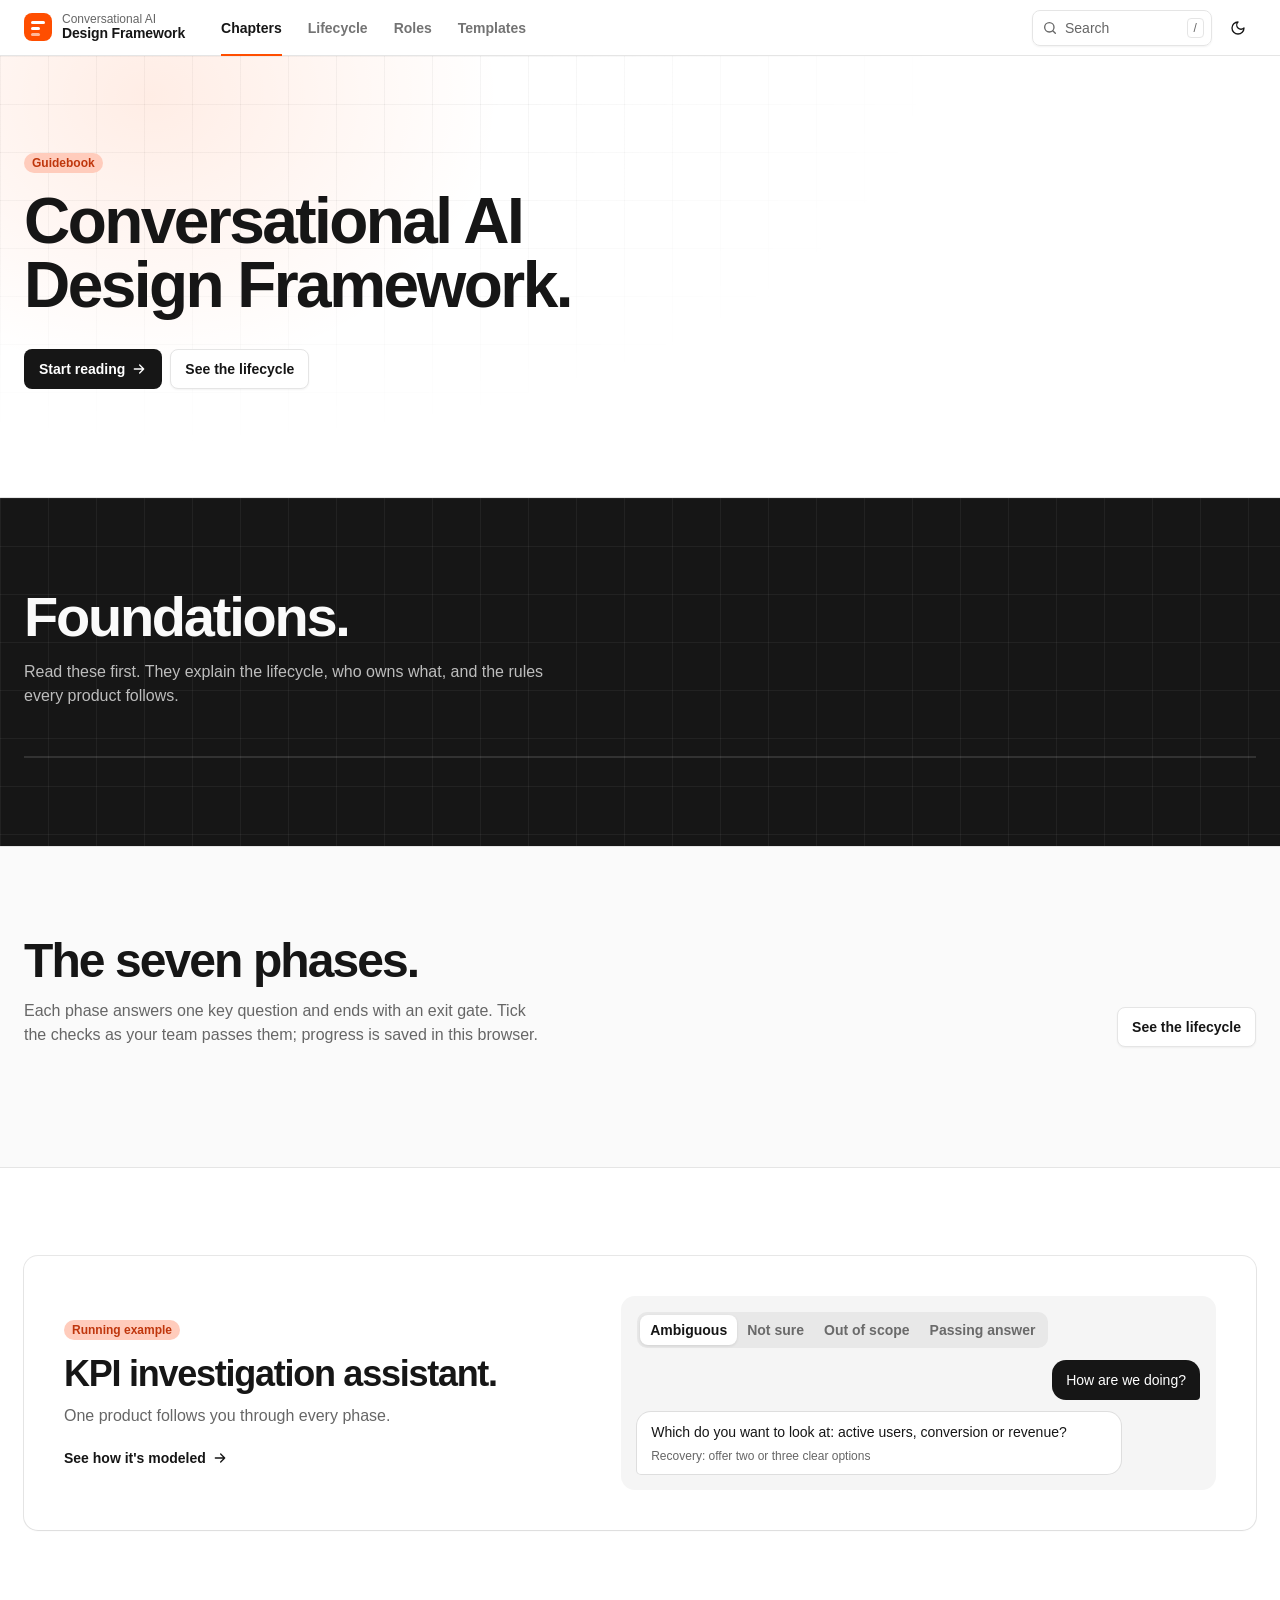
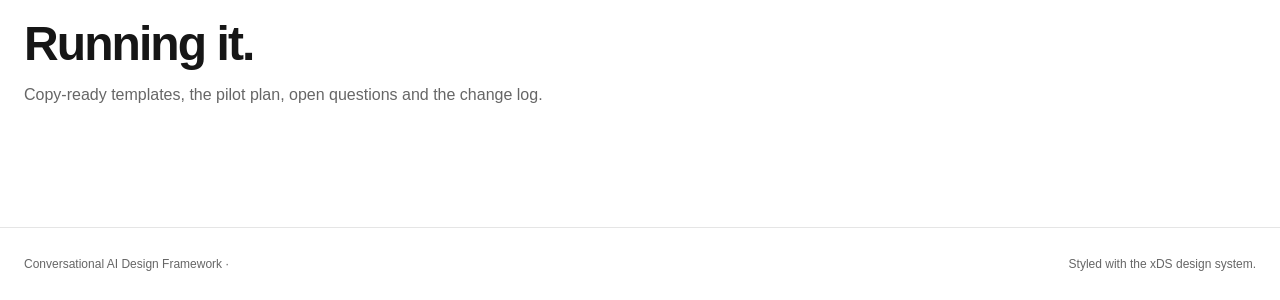
==== commit f1a272ca: "Add fillable templates workspace to portal and root README - Add portal/workspace.js: interactive AI" ====
--- a/portal/template.html
+++ b/portal/template.html
@@ -42,13 +42,6 @@
           <svg width="16" height="16" viewBox="0 0 24 24" fill="none" stroke="currentColor" stroke-width="2" stroke-linecap="round" aria-hidden="true"><circle cx="11" cy="11" r="7"/><path d="m20 20-3.5-3.5"/></svg>
           <div class="search__results" role="listbox" hidden></div>
         </div>
-        <div class="role-select">
-          <label class="visually-hidden" for="role-select">Show my part for role</label>
-          <select id="role-select">
-            <option value="">All roles</option>
-          </select>
-          <svg width="16" height="16" viewBox="0 0 24 24" fill="none" stroke="currentColor" stroke-width="2" stroke-linecap="round" stroke-linejoin="round" aria-hidden="true"><path d="m6 9 6 6 6-6"/></svg>
-        </div>
         <button class="btn btn--ghost btn--icon theme-toggle" type="button" aria-label="Switch to dark mode">
           <svg class="i-moon" width="16" height="16" viewBox="0 0 24 24" fill="none" stroke="currentColor" stroke-width="2" stroke-linecap="round" stroke-linejoin="round" aria-hidden="true"><path d="M12 3a6 6 0 0 0 9 9 9 9 0 1 1-9-9Z"/></svg>
           <svg class="i-sun" width="16" height="16" viewBox="0 0 24 24" fill="none" stroke="currentColor" stroke-width="2" stroke-linecap="round" stroke-linejoin="round" aria-hidden="true" style="display:none"><circle cx="12" cy="12" r="4"/><path d="M12 2v2M12 20v2M4.93 4.93l1.41 1.41M17.66 17.66l1.41 1.41M2 12h2M20 12h2M6.34 17.66l-1.41 1.41M19.07 4.93l-1.41 1.41"/></svg>
@@ -72,5 +65,6 @@
 
   <script>window.FRAMEWORK_MD = /*__FRAMEWORK_MD__*/;</script>
   <script src="app.js"></script>
+  <script src="workspace.js"></script>
 </body>
 </html>
--- a/portal/styles.css
+++ b/portal/styles.css
@@ -161,17 +161,13 @@
 .search__results mark { background: var(--brand-tint); color: inherit; border-radius: 2px; padding: 0 1px; }
 .search__empty { padding: 12px; color: var(--muted-foreground); }
 
-.role-select { position: relative; display: flex; align-items: center; }
-.role-select select { appearance: none; height: 36px; padding: 0 30px 0 10px; border-radius: var(--radius-md); border: 1px solid var(--input); background: var(--background); color: var(--foreground); font: inherit; font-weight: 600; box-shadow: var(--shadow-xs); }
-.role-select select.has-role { box-shadow: inset 0 -2px 0 var(--brand), var(--shadow-xs); }
-.role-select svg { position: absolute; right: 9px; pointer-events: none; color: var(--muted-foreground); }
 
 .nav-toggle { display: none; }
 
 /* ---------- Layout ---------- */
 .layout { display: flex; max-width: 1536px; margin: 0 auto; }
 body.is-home .layout { max-width: none; }
-.main { flex: 1; min-width: 0; outline: none; }
+.main { flex: 1; min-width: 0; outline: none; container-type: inline-size; }
 body.is-home .sidebar { display: none; }
 
 .sidebar { width: var(--sidebar-w); flex: none; position: sticky; top: var(--header-h); align-self: flex-start; height: calc(100vh - var(--header-h)); overflow-y: auto; padding: 16px 8px 32px; background: var(--sidebar); border-right: 1px solid var(--border); }
@@ -253,13 +249,9 @@
 .progress > span { display: block; height: 100%; border-radius: inherit; background: var(--primary); transition: width .3s var(--ease); }
 
 /* Role cards */
-.role-card { text-align: left; font: inherit; border: 0; cursor: pointer; }
-.role-card[aria-pressed="true"] { box-shadow: 0 0 0 2px var(--primary), var(--shadow-xs); }
 .role-card .q { margin: 12px 0 0; font-size: 16px; line-height: 24px; color: var(--foreground); font-weight: 600; }
 .role-card .owns { margin-top: 10px; font-size: 13px; line-height: 18px; color: var(--muted-foreground); }
-.role-card .card__foot .pick { margin-left: auto; font-weight: 700; font-size: 14px; color: var(--foreground); }
 .role-mark { width: 36px; height: 36px; border-radius: var(--radius); background: var(--muted); display: grid; place-items: center; }
-.role-card[aria-pressed="true"] .role-mark { background: var(--primary); color: var(--primary-foreground); }
 
 /* Example */
 .example .card { display: grid; grid-template-columns: 1fr 1.15fr; gap: 40px; align-items: center; padding: 40px; }
@@ -317,11 +309,6 @@
 .article tbody tr:hover { background: color-mix(in srgb, var(--muted) 50%, transparent); }
 .article tbody tr:last-child td { border-bottom: 0; }
 .article td.c, .article th.c { text-align: center; }
-.article .is-role { background: var(--muted); }
-.article th.is-role { box-shadow: inset 0 -2px 0 var(--brand); }
-.article tr.is-role-row td { background: var(--muted); }
-.article tr.is-role-row td:first-child { box-shadow: inset 2px 0 0 var(--brand); }
-html[data-role] .article table.has-role-rows tr[data-row-role]:not(.is-role-row) { opacity: .45; }
 .rl { display: inline-grid; place-items: center; width: 20px; height: 20px; font-size: 15px; line-height: 1; }
 .rl--lead { color: var(--foreground); }
 .rl--contrib { color: var(--muted-foreground); }
@@ -333,6 +320,8 @@
 /* Diagrams */
 .diagram { margin: 12px 0 28px; padding: 24px 16px; overflow-x: auto; border-radius: var(--radius-xl); box-shadow: 0 0 0 1px var(--hairline), var(--shadow-xs); background: var(--card); text-align: center; }
 .diagram svg { max-width: 100%; height: auto; }
+/* Break out of the reading column to span the full content area. */
+.article .diagram { width: calc(100cqi - 96px); max-width: none; }
 .diagram pre { text-align: left; margin: 0; }
 .diagram .diagram__note { margin: 10px 0 0; font-size: 12px; line-height: 16px; color: var(--muted-foreground); text-align: left; }
 .diagram.is-loading { min-height: 120px; display: grid; place-items: center; color: var(--muted-foreground); font-size: 14px; }
@@ -372,14 +361,10 @@
 .role-panel__head h3 { margin: 0 !important; font-size: 16px; line-height: 24px; }
 .role-panel__head span { font-size: 12px; color: var(--muted-foreground); }
 .role-strip { display: grid; grid-template-columns: repeat(4, 1fr); }
-.role-strip button { display: flex; flex-direction: column; align-items: flex-start; gap: 2px; padding: 14px 20px; border: 0; border-right: 1px solid var(--border); background: transparent; color: var(--foreground); font: inherit; text-align: left; transition: background-color .1s; }
-.role-strip button:last-child { border-right: 0; }
-.role-strip button:hover { background: var(--muted); }
-.role-strip button[aria-pressed="true"] { background: var(--muted); box-shadow: inset 0 -2px 0 var(--brand); }
+.role-strip > div { display: flex; flex-direction: column; align-items: flex-start; gap: 2px; padding: 14px 20px; border-right: 1px solid var(--border); }
+.role-strip > div:last-child { border-right: 0; }
 .role-strip b { font-weight: 700; font-size: 14px; }
 .role-strip small { font-size: 12px; color: var(--muted-foreground); display: flex; align-items: center; gap: 4px; }
-.role-part { display: grid; grid-template-columns: 1fr 1fr; gap: 20px; padding: 18px 20px; border-top: 1px solid var(--border); font-size: 14px; line-height: 20px; }
-.role-part b { display: block; margin-bottom: 4px; font-size: 12px; font-weight: 600; color: var(--muted-foreground); }
 
 /* Prev / next (xDS pagination feel) */
 .pager { display: grid; grid-template-columns: 1fr 1fr; gap: 12px; max-width: calc(var(--read-w) + 96px); padding: 24px 48px 80px; }
@@ -424,7 +409,6 @@
   .search input:focus ~ svg { z-index: 3; left: 22px; top: 20px; }
   .search kbd { display: none; }
   .search__results { left: 12px; right: 12px; width: auto; top: calc(var(--header-h) - 4px); }
-  .role-select select { max-width: 132px; font-size: 16px; }
   .grid--4, .grid--3, .joined { grid-template-columns: 1fr; }
   .joined a { border-right: 0; border-bottom: 1px solid var(--band-line); min-height: 0; }
   .joined a:last-child { border-bottom: 0; }
@@ -432,10 +416,11 @@
   .home-section, .band { padding: 56px 0; }
   .example .card { padding: 24px; }
   .chapter-hero__inner, .article, .pager { padding-left: 20px; padding-right: 20px; }
-  .hero-facts, .role-part { grid-template-columns: 1fr; }
+  .article .diagram { width: calc(100cqi - 40px); }
+  .hero-facts { grid-template-columns: 1fr; }
   .role-strip { grid-template-columns: 1fr 1fr; }
-  .role-strip button:nth-child(2) { border-right: 0; }
-  .role-strip button:nth-child(-n+2) { border-bottom: 1px solid var(--border); }
+  .role-strip > div:nth-child(2) { border-right: 0; }
+  .role-strip > div:nth-child(-n+2) { border-bottom: 1px solid var(--border); }
   .pager { grid-template-columns: 1fr; }
   .pager .next { grid-column: auto; }
 }
@@ -449,12 +434,7 @@
 .card__lead b { color: var(--foreground); font-weight: 600; }
 .joined--3 { grid-template-columns: repeat(3, 1fr); }
 .joined--2 { grid-template-columns: repeat(2, 1fr); }
-.role-card .card__foot .pick { display: inline-flex; align-items: center; gap: 6px; margin-left: 0; }
-.role-card[aria-pressed="true"] .card__foot .pick { color: var(--foreground); }
-.role-card:hover { box-shadow: 0 0 0 1px color-mix(in srgb, var(--foreground) 25%, transparent), var(--shadow-md); }
-.role-card[aria-pressed="true"]:hover { box-shadow: 0 0 0 2px var(--primary), var(--shadow-md); }
 .home-hero .panel { position: relative; z-index: 1; }
-.diagram svg { max-height: 600px; }
 .dark .i-moon { display: none; }
 .diagram.is-wide { text-align: left; }
 .diagram.is-wide::after { content: "Scroll sideways to see the whole diagram"; display: block; position: sticky; left: 0; margin-top: 8px; font-size: 12px; color: var(--muted-foreground); }
@@ -471,3 +451,147 @@
 @media (max-width: 767px) {
   .section-head { flex-direction: column; align-items: flex-start; }
 }
+
+/* ---------- Workspace: canvas, evaluation sheet, critique ---------- */
+.tag--ok { background: var(--green-200); color: var(--green-700); }
+.dark .tag--ok { background: #004d00; color: #7dda7c; }
+.tag--bad { background: var(--brand-tint); color: var(--brand-tint-foreground); }
+.tag.is-muted { color: var(--muted-foreground); }
+.btn--xs { width: 28px; height: 28px; }
+.btn:disabled { opacity: .5; cursor: default; pointer-events: none; }
+
+.ws-root textarea, .ws-root input[type="text"], .ws-root input[type="url"], .ws-root input:not([type]), .ws-root select {
+  width: 100%; min-height: 36px; padding: 7px 10px; border: 1px solid var(--input); border-radius: var(--radius-md);
+  background: var(--background); color: var(--foreground); font: inherit; font-size: 14px; line-height: 20px; box-shadow: var(--shadow-xs);
+}
+.ws-root textarea { resize: vertical; field-sizing: content; min-height: 36px; }
+.ws-root select { padding-right: 6px; }
+.ws-root textarea::placeholder, .ws-root input::placeholder { color: var(--muted-foreground); }
+.ws-root textarea:focus, .ws-root input:focus, .ws-root select:focus { outline: 1px solid var(--focus); outline-offset: 0; border-color: var(--focus); }
+.ws-root .seg { display: inline-flex; flex-wrap: wrap; padding: 3px; border-radius: var(--radius); background: var(--muted); }
+.ws-root .chip { font-size: 14px; }
+.ws-hint { margin: 0 0 12px; font-size: 14px; line-height: 20px; color: var(--muted-foreground); }
+.ws-hint b { color: var(--foreground); }
+.ws-hint ul { margin: 4px 0 8px; padding-left: 18px; }
+.ws-prog { display: inline-flex; align-items: center; gap: 10px; font-size: 13px; color: var(--muted-foreground); font-variant-numeric: tabular-nums; white-space: nowrap; }
+.ws-prog .progress { display: block; width: 96px; flex: none; }
+
+/* Project bar */
+.ws-sticky { position: sticky; top: var(--header-h); z-index: 20; margin: 0 -12px 24px; padding: 10px 12px; background: color-mix(in srgb, var(--background) 92%, transparent); backdrop-filter: blur(8px); -webkit-backdrop-filter: blur(8px); border-bottom: 1px solid var(--border); }
+.ws-bar { display: flex; flex-wrap: wrap; align-items: center; gap: 8px; font-size: 14px; }
+.ws-bar__project { display: inline-flex; align-items: center; gap: 8px; font-weight: 600; }
+.ws-bar__project select { width: auto; min-width: 180px; max-width: 280px; height: 32px; min-height: 32px; padding: 0 8px; }
+.ws-saved { margin-left: auto; font-size: 12px; color: var(--muted-foreground); transition: color .2s; }
+.ws-saved.is-flash { color: var(--foreground); }
+.ws-menu { position: relative; }
+.ws-menu > summary { list-style: none; }
+.ws-menu > summary::-webkit-details-marker { display: none; }
+.ws-menu > summary::after { content: ""; width: 6px; height: 6px; margin: -3px 0 0 2px; border: solid currentColor; border-width: 0 1.5px 1.5px 0; transform: rotate(45deg); }
+.ws-menu__list { position: absolute; left: 0; top: 38px; z-index: 30; min-width: 200px; padding: 4px; background: var(--card); border-radius: var(--radius-xl); box-shadow: 0 0 0 1px var(--hairline), var(--shadow-md); }
+.ws-menu__list button { display: block; width: 100%; padding: 8px 10px; border: 0; border-radius: var(--radius-sm); background: none; color: var(--foreground); font: inherit; font-size: 14px; text-align: left; }
+.ws-menu__list button:hover, .ws-menu__list button:focus-visible { background: var(--muted); }
+
+/* Canvas */
+.ws-tool { margin: 8px 0 32px; }
+.ws-toolbar { display: flex; flex-wrap: wrap; align-items: center; justify-content: space-between; gap: 12px; margin-bottom: 8px; }
+.ws-phase { margin-top: 24px; }
+.ws-phase__head { display: flex; align-items: center; gap: 10px; margin-bottom: 10px; }
+.article .ws-phase__head h4 { margin: 0; font-size: 18px; line-height: 24px; }
+.ws-phase__head h4 a { text-decoration: none; }
+.ws-phase__head h4 a:hover { text-decoration: underline; }
+.ws-phase__head .ws-prog { margin-left: auto; }
+.ws-field { margin-bottom: 12px; padding: 16px 18px; border-radius: var(--radius-xl); background: var(--card); box-shadow: 0 0 0 1px var(--hairline), var(--shadow-xs); font-size: 14px; line-height: 20px; }
+.ws-field__head { display: flex; justify-content: space-between; gap: 16px; margin-bottom: 12px; }
+.article .ws-field__name { margin: 0; font-size: 16px; line-height: 22px; letter-spacing: -0.01em; }
+.article .ws-field__prompt { margin: 2px 0 0; color: var(--muted-foreground); }
+.ws-field__meta { display: flex; flex-wrap: wrap; justify-content: flex-end; align-content: flex-start; gap: 6px; }
+.ws-field__body { display: grid; gap: 10px; }
+.ws-field__body > .link-arrow { justify-self: start; font-size: 14px; }
+.ws-field__body > .btn { justify-self: start; }
+.ws-field__foot { display: flex; align-items: flex-start; justify-content: space-between; gap: 12px; margin-top: 12px; }
+.ws-example { min-width: 0; color: var(--muted-foreground); }
+.ws-example summary { display: inline-flex; align-items: center; gap: 6px; height: 32px; font-weight: 600; color: var(--foreground); cursor: pointer; list-style: none; }
+.ws-example summary::-webkit-details-marker { display: none; }
+.ws-example summary::before { content: ""; width: 6px; height: 6px; border: solid currentColor; border-width: 0 1.5px 1.5px 0; transform: rotate(-45deg); transition: transform .15s; }
+.ws-example[open] summary::before { transform: rotate(45deg); }
+.article .ws-example p { margin: 2px 0 6px; padding-left: 10px; border-left: 2px solid var(--border); }
+.ws-sub { display: grid; gap: 4px; cursor: default; }
+.ws-sub > span, .ws-rows__head span { font-size: 12px; font-weight: 600; color: var(--muted-foreground); }
+.ws-cols { display: grid; grid-template-columns: repeat(var(--cols), minmax(0, 1fr)); gap: 10px; }
+.ws-rows { display: grid; gap: 6px; }
+.ws-rows__head, .ws-rows__row { display: grid; grid-template-columns: repeat(var(--cols), minmax(0, 1fr)) 28px; gap: 6px; align-items: start; }
+.ws-rows__row .btn--xs { margin-top: 4px; }
+.ws-yesno { display: grid; gap: 6px; }
+.ws-yn { display: flex; align-items: center; justify-content: space-between; gap: 12px; }
+.ws-checks .check { padding: 6px 2px; }
+.ws-root .check input { width: 16px; min-height: 0; height: 16px; padding: 0; margin-top: 2px; }
+
+/* Inline canvas on phase pages */
+.ws-inline { margin: 36px 0 28px; padding: 20px 24px; background: var(--section); }
+.ws-inline__head { display: flex; justify-content: space-between; align-items: flex-start; gap: 16px; }
+.article .ws-inline__title { margin: 10px 0 4px; font-size: 18px; line-height: 24px; }
+.article .ws-inline__head p { margin: 0; font-size: 14px; line-height: 20px; color: var(--muted-foreground); }
+.ws-inline__head .link-arrow { flex: none; font-size: 14px; }
+.ws-inline__bar { display: flex; flex-wrap: wrap; align-items: center; justify-content: space-between; gap: 12px; margin: 16px 0 12px; }
+.ws-inline__bar .ws-bar { flex: 1; }
+
+/* Evaluation sheet */
+.ws-stats { display: grid; grid-template-columns: repeat(3, minmax(0, 1fr)) minmax(0, 1.3fr); gap: 1px; margin: 0 0 16px; overflow: hidden; border-radius: var(--radius-xl); background: var(--border); box-shadow: 0 0 0 1px var(--hairline); }
+.ws-stats > div { display: grid; align-content: start; gap: 2px; padding: 12px 14px; background: var(--card); }
+.ws-stats b { font-size: 20px; line-height: 28px; font-weight: 700; font-variant-numeric: tabular-nums; }
+.ws-stats span { font-size: 12px; line-height: 16px; color: var(--muted-foreground); }
+.ws-field .ws-stats { margin: 0; }
+.ws-verdict--ok { box-shadow: inset 3px 0 0 #4dbb26; }
+.ws-verdict--bad { box-shadow: inset 3px 0 0 var(--brand); }
+.ws-verdict--pending b { color: var(--muted-foreground); }
+.article .ws-eval { width: calc(100cqi - 96px); }
+.ws-eval table { table-layout: fixed; min-width: 1480px; }
+.ws-eval td { padding: 8px 6px; }
+.ws-eval th { padding: 0 6px; }
+.ws-eval th:nth-child(1) { width: 96px; }
+.ws-eval th:nth-child(2) { width: 160px; }
+.ws-eval th:nth-child(3) { width: 170px; }
+.ws-eval th:nth-child(6), .ws-eval th:nth-child(7), .ws-eval th:nth-child(8), .ws-eval th:nth-child(9) { width: 88px; }
+.ws-eval th:nth-child(10) { width: 170px; }
+.ws-eval th:nth-child(11) { width: 84px; }
+.ws-eval th:nth-child(12) { width: 44px; }
+.ws-root select[data-score="pass"] { border-color: #4dbb26; }
+.ws-root select[data-score="fail"] { border-color: var(--brand); }
+.ws-cov { margin-top: 20px; font-size: 14px; }
+.ws-cov summary { cursor: pointer; font-weight: 600; }
+.ws-cov summary b { color: var(--brand-tint-foreground); }
+.ws-cov .table-wrap { margin-top: 10px; }
+.article .ws-cov th[scope="row"] { font-weight: 500; white-space: normal; }
+.article .ws-cov td { padding: 6px 10px; font-variant-numeric: tabular-nums; }
+.ws-cov td.is-gap { background: var(--brand-tint); color: var(--brand-tint-foreground); font-weight: 600; }
+.ws-cov td.is-optional { color: var(--muted-foreground); }
+
+/* Critique */
+.article .ws-cq { list-style: none; margin: 0 0 12px; padding: 0; }
+.article .ws-cq li { display: grid; gap: 8px; margin: 0; padding: 12px 0; border-bottom: 1px solid var(--border); font-size: 15px; }
+.ws-cq__q { display: flex; align-items: center; justify-content: space-between; gap: 16px; }
+.ws-cq li.is-open .ws-cq__q > span { font-weight: 700; }
+.ws-cq li:not(.is-open) input[data-note]:placeholder-shown { opacity: .7; }
+
+@media (max-width: 767px) {
+  .ws-field__head, .ws-inline__head, .ws-cq__q, .ws-yn { flex-direction: column; align-items: flex-start; }
+  .ws-field__meta { justify-content: flex-start; }
+  .ws-cols { grid-template-columns: 1fr; }
+  .ws-rows__head { display: none; }
+  .ws-rows__row { grid-template-columns: 1fr 28px; }
+  .ws-rows__row > :not(.btn) { grid-column: 1; }
+  .ws-rows__row > .btn { grid-column: 2; grid-row: 1; }
+  .ws-stats { grid-template-columns: 1fr 1fr; }
+  .article .ws-eval { width: calc(100cqi - 40px); }
+  .ws-saved { margin-left: 0; width: 100%; }
+}
+@media print {
+  .ws-sticky, .ws-inline__bar .ws-bar, .ws-toolbar .seg, .ws-field__foot, .ws-root .btn, .ws-root .btn-row, .ws-hint a { display: none !important; }
+  .ws-field, .ws-stats, .ws-inline { box-shadow: none; border: 1px solid #ccc; break-inside: avoid; }
+  .ws-field[hidden], .ws-phase[hidden] { display: block !important; }
+  .ws-root textarea, .ws-root input, .ws-root select { border-color: #ccc; box-shadow: none; resize: none; }
+  .ws-root .seg { background: none; padding: 0; }
+  .ws-root .chip[aria-pressed="false"] { display: none; }
+  .ws-eval table { min-width: 0; }
+  .article .ws-eval { width: auto; }
+}
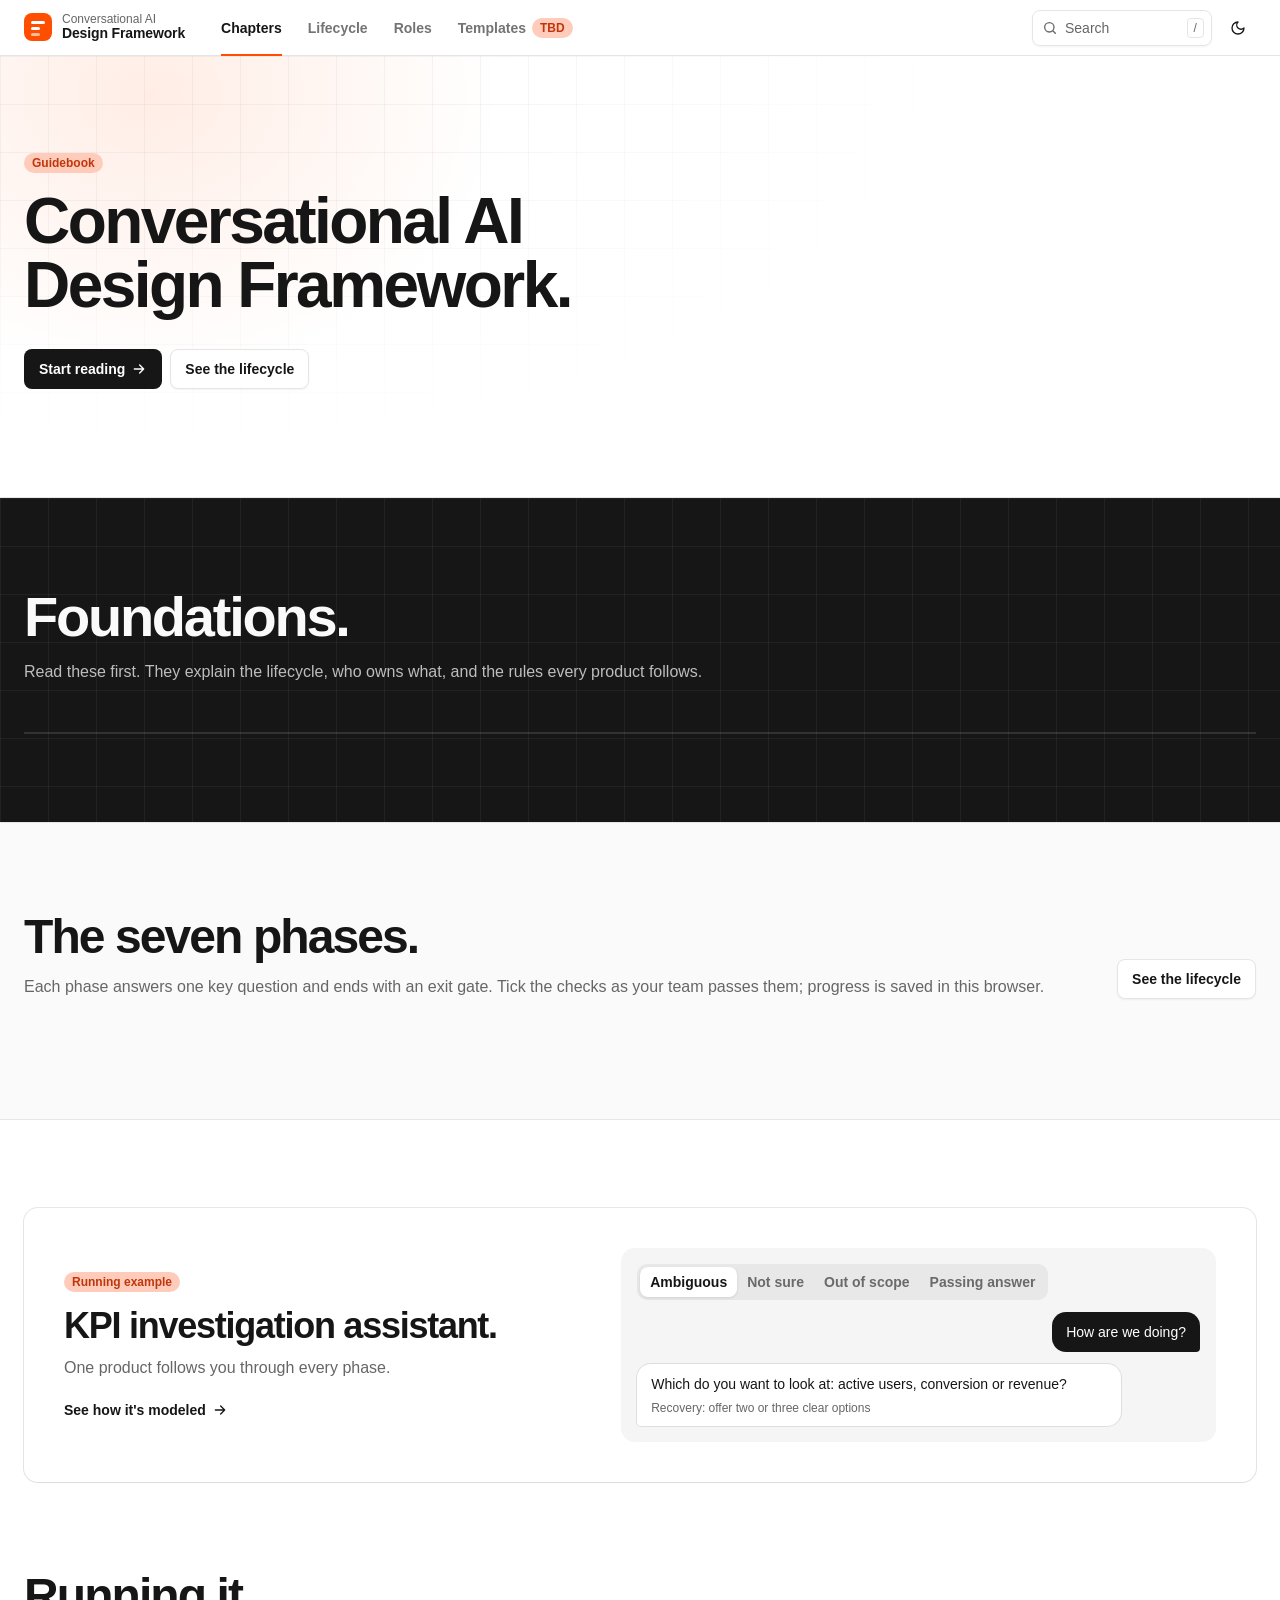
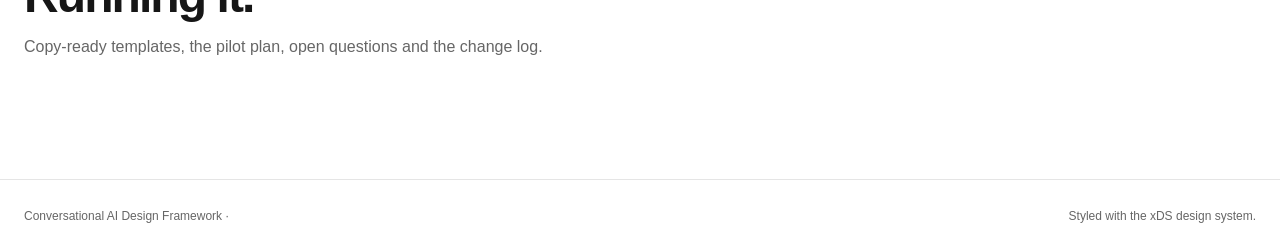
==== commit fcc24030: "Mark Templates as TBD in nav and widen hero/section text - Add a "TBD" tag to the Templates link in " ====
--- a/portal/template.html
+++ b/portal/template.html
@@ -32,7 +32,7 @@
         <a href="#/" data-nav="home">Chapters</a>
         <a href="#/lifecycle" data-nav="lifecycle">Lifecycle</a>
         <a href="#/roles" data-nav="roles">Roles</a>
-        <a href="#/templates" data-nav="templates">Templates</a>
+        <a href="#/templates" data-nav="templates">Templates<span class="tag">TBD</span></a>
       </nav>
       <div class="header-tools">
         <div class="search">
--- a/portal/styles.css
+++ b/portal/styles.css
@@ -144,6 +144,7 @@
 .top-nav a:hover { color: var(--foreground); background: var(--muted); }
 .top-nav a.is-active { color: var(--foreground); }
 .top-nav a.is-active::after { content: ""; position: absolute; left: 12px; right: 12px; bottom: -10px; height: 2px; background: var(--brand); }
+.top-nav .tag { margin-left: 6px; }
 .header-tools { margin-left: auto; display: flex; align-items: center; gap: 8px; }
 
 .search { position: relative; }
@@ -194,7 +195,7 @@
 .home-hero::after { content: ""; position: absolute; left: -200px; top: -240px; width: 700px; height: 560px; pointer-events: none; background: radial-gradient(closest-side, rgba(255, 78, 0, .10), transparent); }
 .home-hero .wrap { position: relative; z-index: 1; display: grid; grid-template-columns: 1.15fr 1fr; gap: 56px; align-items: start; }
 .home-hero h1 { margin-top: 16px; font-size: clamp(40px, 5.2vw, 64px); line-height: 1.0; letter-spacing: -0.04em; }
-.home-hero .lede { margin: 24px 0 32px; font-size: 20px; line-height: 30px; color: var(--muted-foreground); max-width: 34ch; text-wrap: balance; }
+.home-hero .lede { margin: 24px 0 32px; font-size: 20px; line-height: 30px; color: var(--muted-foreground); text-wrap: balance; }
 .home-hero .meta { margin-top: 28px; font-size: 12px; color: var(--muted-foreground); }
 .btn-row { display: flex; flex-wrap: wrap; gap: 8px; align-items: center; }
 
@@ -212,7 +213,7 @@
 .band::before { content: ""; position: absolute; inset: 0; pointer-events: none; background: linear-gradient(rgba(255,255,255,.05) 1px, transparent 1px) 0 0 / 48px 48px, linear-gradient(90deg, rgba(255,255,255,.05) 1px, transparent 1px) 0 0 / 48px 48px; }
 .band .wrap { position: relative; }
 .band h2 { font-size: clamp(36px, 4.4vw, 56px); letter-spacing: -0.04em; color: #fafafa; }
-.band .sub { margin: 12px 0 0; font-size: 16px; line-height: 24px; color: var(--band-muted); max-width: 60ch; }
+.band .sub { margin: 12px 0 0; font-size: 16px; line-height: 24px; color: var(--band-muted); }
 .joined { display: grid; grid-template-columns: repeat(4, 1fr); margin-top: 48px; border: 1px solid var(--band-line); }
 .joined a { display: flex; flex-direction: column; gap: 8px; min-height: 260px; padding: 32px; background: var(--band-card); color: #fafafa; text-decoration: none; border-right: 1px solid var(--band-line); transition: background-color .2s var(--ease); }
 .joined a:last-child { border-right: 0; }
@@ -226,7 +227,7 @@
 .home-section--alt { background: var(--section); border-top: 1px solid var(--border); border-bottom: 1px solid var(--border); }
 .section-head { display: flex; align-items: end; justify-content: space-between; gap: 24px; margin-bottom: 32px; }
 .section-head h2 { font-size: clamp(32px, 4vw, 48px); letter-spacing: -0.04em; }
-.section-head p { margin: 12px 0 0; max-width: 60ch; font-size: 16px; line-height: 24px; color: var(--muted-foreground); text-wrap: balance; }
+.section-head p { margin: 12px 0 0; font-size: 16px; line-height: 24px; color: var(--muted-foreground); text-wrap: balance; }
 
 .grid { display: grid; gap: 16px; }
 .grid--4 { grid-template-columns: repeat(4, 1fr); }
@@ -236,14 +237,7 @@
 a.card:hover { color: var(--foreground); box-shadow: 0 0 0 1px color-mix(in srgb, var(--foreground) 25%, transparent), var(--shadow-md); transform: translateY(-2px); }
 .card h3 { margin: 14px 0 6px; font-size: 18px; line-height: 24px; letter-spacing: -0.02em; }
 .card p { margin: 0; color: var(--muted-foreground); }
-.card__foot { margin-top: auto; padding-top: 20px; display: flex; align-items: center; gap: 10px; font-size: 12px; line-height: 16px; color: var(--muted-foreground); }
-.card__foot .link-arrow { margin-left: auto; font-size: 14px; }
-
-.thumb { position: relative; height: 104px; margin-top: 20px; padding: 14px; overflow: hidden; border-radius: var(--radius); background: var(--muted); }
-.thumb i { display: block; height: 5px; margin-bottom: 8px; border-radius: 3px; background: color-mix(in srgb, var(--foreground) 14%, transparent); }
-.thumb i.k { height: 6px; background: var(--foreground); }
-.thumb i.o { height: 10px; margin-top: 12px; border-radius: 999px; background: var(--brand); }
-.thumb b { position: absolute; right: 14px; bottom: 4px; font-size: 52px; line-height: 1; font-weight: 700; letter-spacing: -0.05em; color: var(--foreground); opacity: .9; }
+
 
 .progress { flex: 1; max-width: 96px; height: 6px; border-radius: 999px; background: var(--muted); overflow: hidden; }
 .progress > span { display: block; height: 100%; border-radius: inherit; background: var(--primary); transition: width .3s var(--ease); }
@@ -280,7 +274,7 @@
 .breadcrumb [aria-current] { color: var(--foreground); }
 .chapter-hero .tag { margin-top: 20px; }
 .chapter-hero h1 { margin-top: 12px; font-size: clamp(36px, 4.6vw, 56px); line-height: 1.02; letter-spacing: -0.04em; }
-.chapter-hero .lede { margin: 16px 0 0; font-size: 18px; line-height: 28px; color: var(--muted-foreground); max-width: 56ch; text-wrap: balance; }
+.chapter-hero .lede { margin: 16px 0 0; font-size: 18px; line-height: 28px; color: var(--muted-foreground); text-wrap: balance; }
 .hero-facts { display: grid; grid-template-columns: repeat(2, 1fr); gap: 12px; margin-top: 28px; max-width: 720px; }
 .hero-fact { padding: 12px 16px; }
 .hero-fact b { display: block; margin-bottom: 2px; font-size: 12px; line-height: 16px; font-weight: 600; color: var(--muted-foreground); }
@@ -526,15 +520,6 @@
 .ws-checks .check { padding: 6px 2px; }
 .ws-root .check input { width: 16px; min-height: 0; height: 16px; padding: 0; margin-top: 2px; }
 
-/* Inline canvas on phase pages */
-.ws-inline { margin: 36px 0 28px; padding: 20px 24px; background: var(--section); }
-.ws-inline__head { display: flex; justify-content: space-between; align-items: flex-start; gap: 16px; }
-.article .ws-inline__title { margin: 10px 0 4px; font-size: 18px; line-height: 24px; }
-.article .ws-inline__head p { margin: 0; font-size: 14px; line-height: 20px; color: var(--muted-foreground); }
-.ws-inline__head .link-arrow { flex: none; font-size: 14px; }
-.ws-inline__bar { display: flex; flex-wrap: wrap; align-items: center; justify-content: space-between; gap: 12px; margin: 16px 0 12px; }
-.ws-inline__bar .ws-bar { flex: 1; }
-
 /* Evaluation sheet */
 .ws-stats { display: grid; grid-template-columns: repeat(3, minmax(0, 1fr)) minmax(0, 1.3fr); gap: 1px; margin: 0 0 16px; overflow: hidden; border-radius: var(--radius-xl); background: var(--border); box-shadow: 0 0 0 1px var(--hairline); }
 .ws-stats > div { display: grid; align-content: start; gap: 2px; padding: 12px 14px; background: var(--card); }
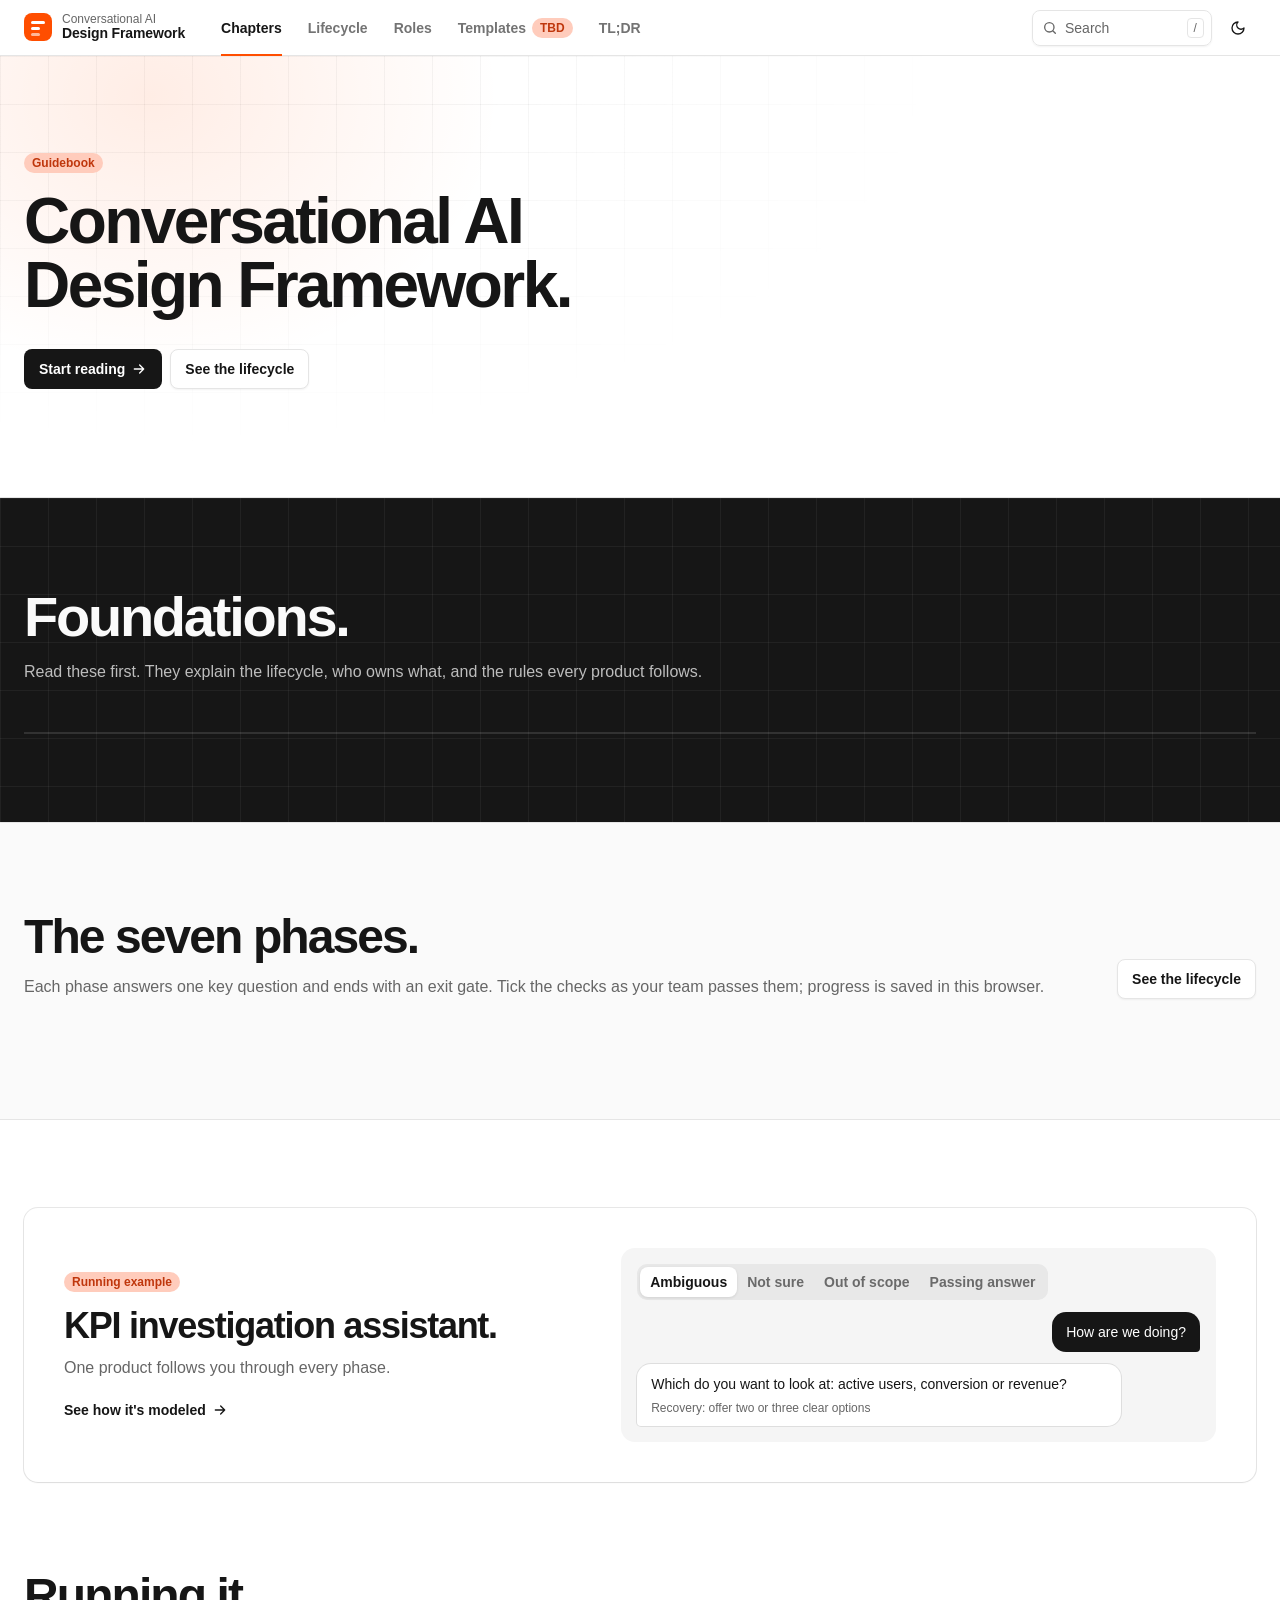
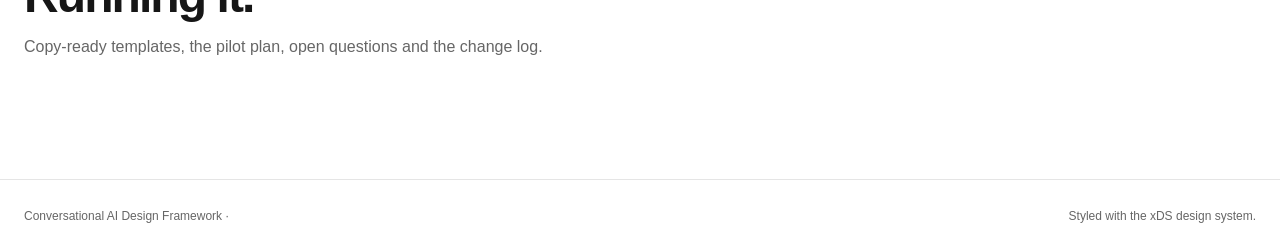
==== commit 120bc546: "Add TL;DR page to portal and TLDR.md summary - Add TLDR.md: the v1.2 framework summarised in five se" ====
--- a/portal/template.html
+++ b/portal/template.html
@@ -33,6 +33,7 @@
         <a href="#/lifecycle" data-nav="lifecycle">Lifecycle</a>
         <a href="#/roles" data-nav="roles">Roles</a>
         <a href="#/templates" data-nav="templates">Templates<span class="tag">TBD</span></a>
+        <a href="#/tldr" data-nav="tldr">TL;DR</a>
       </nav>
       <div class="header-tools">
         <div class="search">
@@ -66,5 +67,6 @@
   <script>window.FRAMEWORK_MD = /*__FRAMEWORK_MD__*/;</script>
   <script src="app.js"></script>
   <script src="workspace.js"></script>
+  <script src="tldr.js"></script>
 </body>
 </html>
--- a/portal/styles.css
+++ b/portal/styles.css
@@ -42,6 +42,12 @@
   --band-muted: var(--neutral-400);
   --grid-line: rgba(22, 22, 22, .045);
 
+  /* Status and chart (DESIGN.md 2.2, 2.3) */
+  --success: #abe9aa; --success-foreground: #006400; --success-border: #4dbb26;
+  --warning: #ffdb8f; --warning-foreground: #a34600; --warning-border: #f3a220;
+  --error: #fbb1b1;   --error-foreground: #9e0000;   --error-border: #e85454;
+  --chart-1: var(--orange-500); --chart-2: var(--black); --chart-3: #795ae7; --chart-4: #568af7;
+
   /* Shape, elevation, type */
   --radius: 10px;
   --radius-sm: 6px;
@@ -81,6 +87,10 @@
   --band: var(--neutral-950);
   --band-card: var(--neutral-900);
   --grid-line: rgba(255, 255, 255, .04);
+  --success: #004d00; --success-foreground: #7dda7c; --success-border: #008113;
+  --warning: #802f00; --warning-foreground: #fcc264; --warning-border: #bd5500;
+  --error: #750000;   --error-foreground: #f87777;   --error-border: #b80000;
+  --chart-2: var(--neutral-50);
   --shadow-xs: 0 1px 2px rgba(0, 0, 0, .4);
   color-scheme: dark;
 }
@@ -386,11 +396,16 @@
   .search input { width: 180px; }
 }
 @media (max-width: 1024px) {
-  .top-nav { display: none; }
+  .brand__text { display: none; }
+  .site-header__inner { gap: 12px; }
+  .search input { width: 140px; }
+  .top-nav a { padding: 0 8px; }
+  .top-nav a.is-active::after { left: 8px; right: 8px; }
   .home-hero .wrap, .example .card { grid-template-columns: 1fr; }
   .grid--3 { grid-template-columns: repeat(2, 1fr); }
 }
 @media (max-width: 767px) {
+  .top-nav { display: none; }
   .nav-toggle { display: inline-flex; }
   .sidebar, body.is-home .sidebar { display: block; position: fixed; left: 0; top: var(--header-h); z-index: 40; width: 18rem; transform: translateX(-100%); transition: transform .45s var(--ease); box-shadow: var(--shadow-md); }
   body.nav-open .sidebar { transform: none; }
@@ -580,3 +595,324 @@
   .ws-eval table { min-width: 0; }
   .article .ws-eval { width: auto; }
 }
+
+/* ---------- TL;DR ---------- */
+.tldr { --surface: var(--card); }
+.tldr ol, .tldr ul { list-style: none; margin: 0; padding: 0; }
+.tldr h4 { font-size: 18px; line-height: 24px; letter-spacing: -0.02em; }
+.tldr p { margin: 0; }
+.tldr-icon { width: 40px; height: 40px; flex: none; display: grid; place-items: center; border-radius: var(--radius); background: var(--muted); color: var(--foreground); }
+.tldr-mini-h { display: flex; align-items: center; gap: 8px; margin: 24px 0 10px !important; font-size: 13px; line-height: 18px; font-weight: 700; }
+.tldr-chips { display: flex; flex-wrap: wrap; gap: 6px; }
+.tldr-chips .tag { height: 26px; padding: 0 10px; font-size: 13px; }
+.tldr-legend { display: flex; flex-wrap: wrap; gap: 6px 16px; margin-top: 12px !important; font-size: 12px; color: var(--muted-foreground); }
+.tldr-legend span { display: inline-flex; align-items: center; gap: 6px; }
+.tldr-tip { display: flex; gap: 10px; align-items: flex-start; margin-top: 20px; padding: 12px 14px; border-radius: var(--radius); background: var(--muted); font-size: 14px; line-height: 20px; }
+.tldr-tip svg { flex: none; margin-top: 2px; }
+
+/* Hero */
+.tldr-hero { position: relative; overflow: hidden; padding: 72px 0 56px; }
+.tldr-hero::before { content: ""; position: absolute; inset: 0; pointer-events: none;
+  background: linear-gradient(var(--grid-line) 1px, transparent 1px) 0 0 / 48px 48px, linear-gradient(90deg, var(--grid-line) 1px, transparent 1px) 0 0 / 48px 48px;
+  -webkit-mask-image: radial-gradient(1000px 520px at 15% 0%, #000 30%, transparent 75%); mask-image: radial-gradient(1000px 520px at 15% 0%, #000 30%, transparent 75%); }
+.tldr-hero .wrap { position: relative; }
+.tldr-hero h1 { margin-top: 16px; font-size: clamp(40px, 5.2vw, 64px); line-height: 1; letter-spacing: -0.04em; }
+.tldr-hero .lede { max-width: 760px; margin-top: 20px; font-size: 20px; line-height: 30px; color: var(--muted-foreground); text-wrap: balance; }
+.tldr-agenda { display: grid; grid-template-columns: repeat(5, 1fr); gap: 12px; margin-top: 40px !important; counter-reset: none; }
+.tldr-agenda .card { height: 100%; gap: 4px; padding: 20px; }
+.tldr-agenda__n { font-size: 13px; font-weight: 700; color: var(--muted-foreground); font-variant-numeric: tabular-nums; }
+.tldr-agenda b { margin-top: 8px; font-size: 18px; line-height: 24px; letter-spacing: -0.02em; }
+.tldr-agenda .card > span:not(.tldr-agenda__n) { font-size: 13px; line-height: 18px; color: var(--muted-foreground); }
+.tldr-agenda small { margin-top: auto; padding-top: 12px; font-size: 12px; color: var(--muted-foreground); }
+
+/* Sticky step bar */
+.tldr-steps { position: sticky; top: var(--header-h); z-index: 30; background: color-mix(in srgb, var(--background) 92%, transparent); backdrop-filter: blur(12px); -webkit-backdrop-filter: blur(12px); border-top: 1px solid var(--border); border-bottom: 1px solid var(--border); }
+.tldr-steps .wrap { display: flex; align-items: center; gap: 16px; }
+.tldr-steps ol { display: flex; gap: 2px; overflow-x: auto; scrollbar-width: none; }
+.tldr-steps a { position: relative; display: inline-flex; align-items: center; gap: 8px; height: 52px; padding: 0 12px; color: color-mix(in srgb, var(--foreground) 60%, transparent); font-weight: 600; text-decoration: none; white-space: nowrap; }
+.tldr-steps a:hover { color: var(--foreground); }
+.tldr-steps a span { display: grid; place-items: center; width: 22px; height: 22px; border-radius: 999px; box-shadow: inset 0 0 0 1px var(--border); font-size: 12px; font-variant-numeric: tabular-nums; }
+.tldr-steps a.is-active { color: var(--foreground); }
+.tldr-steps a.is-active span { background: var(--primary); color: var(--primary-foreground); box-shadow: none; }
+.tldr-steps a.is-active::after { content: ""; position: absolute; left: 12px; right: 12px; bottom: -1px; height: 2px; background: var(--brand); }
+.tldr-steps__hint { margin-left: auto; display: flex; align-items: center; gap: 4px; font-size: 12px; color: var(--muted-foreground); white-space: nowrap; }
+.tldr-steps__hint kbd { font: inherit; font-size: 12px; border: 1px solid var(--border); border-radius: 4px; padding: 0 5px; line-height: 18px; }
+
+/* Sections */
+.tldr-sec { padding: 80px 0 72px; border-bottom: 1px solid var(--border); scroll-margin-top: 28px; }
+.tldr-sec.is-alt { background: var(--section); }
+.tldr-sec__head { display: grid; grid-template-columns: 120px 1fr; gap: 24px; align-items: start; }
+.tldr-sec__num { font-size: 88px; line-height: .85; font-weight: 700; letter-spacing: -0.05em; color: var(--brand); font-variant-numeric: tabular-nums; }
+.tldr-sec__kicker { display: flex; flex-wrap: wrap; align-items: center; gap: 8px; font-size: 14px; font-weight: 600; color: var(--muted-foreground); }
+.tldr-sec h2 { margin-top: 8px; font-size: clamp(36px, 4.4vw, 56px); letter-spacing: -0.04em; }
+.tldr-sec h2:focus { outline: none; }
+.tldr-takeaway { max-width: 900px; margin-top: 20px !important; padding: 14px 18px; border-left: 3px solid var(--foreground); border-radius: 0 var(--radius) var(--radius) 0; background: var(--card); box-shadow: 0 0 0 1px var(--hairline); font-size: 18px; line-height: 28px; }
+.tldr-block { margin-top: 56px; min-width: 0; }
+.tldr-block__head { margin-bottom: 20px; }
+.tldr-block__head h3 { font-size: 24px; line-height: 30px; letter-spacing: -0.025em; }
+.tldr-block__head p { max-width: 760px; margin-top: 6px; font-size: 15px; line-height: 22px; color: var(--muted-foreground); }
+.tldr-cols { display: grid; grid-template-columns: 1fr 1fr; gap: 0 48px; }
+.tldr-cols--loop { grid-template-columns: 1.25fr 1fr; }
+.tldr-deeper { display: flex; flex-wrap: wrap; align-items: center; gap: 8px; margin-top: 48px !important; }
+.tldr-deeper > span { margin-right: 4px; font-size: 13px; font-weight: 600; color: var(--muted-foreground); }
+
+/* 1 · Big idea */
+.tldr-quote { margin: 40px 0 0; padding: 0; }
+.tldr-quote p { margin-top: 12px; max-width: 1040px; font-size: clamp(22px, 2.4vw, 30px); line-height: 1.3; font-weight: 700; letter-spacing: -0.02em; text-wrap: balance; }
+.tldr-outcomes { display: grid; grid-template-columns: repeat(3, 1fr); gap: 16px; margin-top: 32px; }
+.tldr-outcome__n { display: block; margin-top: 16px; font-size: 12px; font-weight: 600; color: var(--muted-foreground); }
+.tldr-outcome h4 { margin: 2px 0 6px; font-size: 20px; line-height: 28px; }
+.tldr-stats { display: grid; grid-template-columns: repeat(5, 1fr); margin: 32px 0 0; border-radius: var(--radius-xl); background: var(--card); box-shadow: 0 0 0 1px var(--hairline), var(--shadow-xs); overflow: hidden; }
+.tldr-stats > div { padding: 20px 24px; border-right: 1px solid var(--border); }
+.tldr-stats > div:last-child { border-right: 0; }
+.tldr-stats dt { font-size: 16px; font-weight: 700; }
+.tldr-stats__n { display: block; font-size: 44px; line-height: 1; letter-spacing: -0.04em; font-variant-numeric: tabular-nums; }
+.tldr-stats dd { margin: 6px 0 0; font-size: 13px; line-height: 18px; color: var(--muted-foreground); }
+.tldr-ladder li { display: grid; grid-template-columns: 32px 1fr; gap: 12px; align-items: center; width: var(--w); margin: 6px 0; padding: 10px 14px; border-radius: var(--radius); background: var(--muted); }
+.tldr-ladder__n { display: grid; place-items: center; width: 28px; height: 28px; border-radius: 999px; background: var(--primary); color: var(--primary-foreground); font-size: 13px; font-weight: 700; }
+.tldr-ladder b { display: block; font-size: 16px; line-height: 22px; }
+.tldr-ladder div > span { display: block; font-size: 14px; line-height: 20px; color: var(--muted-foreground); }
+.tldr-rules li { display: grid; grid-template-columns: 24px 1fr; gap: 10px; padding: 14px 0; border-bottom: 1px solid var(--border); }
+.tldr-rules li:last-child { border-bottom: 0; }
+.tldr-rules svg { margin-top: 2px; }
+.tldr-rules b { display: block; font-size: 16px; line-height: 22px; }
+.tldr-rules div > span { display: block; font-size: 14px; line-height: 20px; color: var(--muted-foreground); }
+
+/* 2 · Journey */
+.tldr-timeline__steps { display: grid; grid-template-columns: repeat(var(--cols, 7), 1fr); gap: 12px; }
+.tldr-timeline__steps li { position: relative; }
+.tldr-timeline__steps li:not(:last-child)::before { content: ""; position: absolute; left: 36px; right: -12px; top: 17px; height: 2px; background: var(--border); }
+.tldr-phase { position: relative; display: flex; flex-direction: column; align-items: flex-start; gap: 6px; height: 100%; color: var(--foreground); text-decoration: none; }
+.tldr-phase:hover { color: var(--foreground); }
+.tldr-phase__dot { display: grid; place-items: center; width: 36px; height: 36px; margin-bottom: 6px; border-radius: 999px; background: var(--primary); color: var(--primary-foreground); font-weight: 700; box-shadow: 0 0 0 6px var(--background); transition: background-color .15s; }
+.is-alt .tldr-phase__dot { box-shadow: 0 0 0 6px var(--section); }
+.tldr-phase:hover .tldr-phase__dot { background: var(--hover-accent); }
+.tldr-phase b { font-size: 17px; line-height: 22px; letter-spacing: -0.01em; }
+.tldr-phase__q { font-size: 13px; line-height: 18px; color: var(--muted-foreground); }
+.tldr-phase__lead { margin-top: auto; padding-top: 6px; font-size: 12px; font-weight: 600; }
+.tldr-timeline__loops { display: grid; grid-template-columns: repeat(var(--cols, 7), 1fr); gap: 8px 12px; margin-top: 20px !important; }
+.tldr-timeline__loops li { display: flex; gap: 8px; align-items: flex-start; padding: 10px 12px; border: 1.5px dashed color-mix(in srgb, var(--foreground) 35%, transparent); border-top: 0; border-radius: 0 0 var(--radius) var(--radius); font-size: 13px; line-height: 18px; color: var(--muted-foreground); }
+.tldr-timeline__loops svg { flex: none; margin-top: 1px; color: var(--foreground); }
+.tldr-timeline__loops b { color: var(--foreground); }
+.tldr-gate { display: flex; flex-wrap: wrap; align-items: center; gap: 8px; margin-top: 24px; }
+.tldr-gate__label { display: inline-flex; align-items: center; gap: 6px; margin-right: 4px; font-weight: 700; }
+.tldr-gate__opt { display: inline-flex; align-items: center; gap: 6px; height: 28px; padding: 0 10px; border-radius: var(--radius-pill); box-shadow: inset 0 0 0 1px var(--border); background: var(--card); font-size: 13px; font-weight: 600; }
+.tldr-gate__opt.is-pass { background: var(--success); color: var(--success-foreground); box-shadow: inset 0 0 0 1px var(--success-border); }
+.tldr-roles { display: grid; grid-template-columns: repeat(4, 1fr); gap: 16px; }
+.tldr-role { gap: 4px; }
+.tldr-role b { margin-top: 12px; font-size: 13px; color: var(--muted-foreground); }
+.tldr-role p { color: var(--foreground) !important; font-size: 17px; line-height: 24px; font-weight: 700; letter-spacing: -0.01em; }
+.tldr-heat-wrap { overflow-x: auto; padding: 12px; border-radius: var(--radius-xl); background: var(--card); box-shadow: 0 0 0 1px var(--hairline), var(--shadow-xs); }
+.tldr-heat { width: 100%; table-layout: fixed; border-collapse: separate; border-spacing: 4px; }
+.tldr-heat thead th:first-child { width: 112px; }
+.tldr-heat thead th { padding: 0 0 4px; font-size: 11px; line-height: 14px; font-weight: 600; color: var(--muted-foreground); text-align: center; }
+.tldr-heat__n { display: block; font-size: 13px; color: var(--foreground); }
+.tldr-heat__name { display: block; overflow: hidden; text-overflow: ellipsis; white-space: nowrap; }
+.tldr-heat tbody th { padding-right: 8px; font-size: 13px; font-weight: 600; text-align: left; white-space: nowrap; }
+.tldr-heat td { padding: 0; }
+.tldr-heat__cell { display: inline-block; width: 100%; min-width: 26px; height: 30px; border-radius: 6px; vertical-align: middle; }
+.tldr-legend .tldr-heat__cell { width: 14px; min-width: 0; height: 14px; border-radius: 4px; }
+.tldr-heat__cell.is-lead { background: var(--foreground); }
+.tldr-heat__cell.is-contrib { background: color-mix(in srgb, var(--foreground) 30%, transparent); }
+.tldr-heat__cell.is-review { box-shadow: inset 0 0 0 1.5px color-mix(in srgb, var(--foreground) 45%, transparent); }
+.tldr-bars { display: grid; grid-template-columns: repeat(7, 1fr); gap: 8px; height: 200px; padding: 0 4px; border-bottom: 1px solid var(--border); }
+.tldr-bars__col { position: relative; display: flex; flex-direction: column; align-items: center; justify-content: flex-end; gap: 6px; min-width: 0; padding-bottom: 0; }
+.tldr-bars__v { font-size: 16px; font-weight: 700; font-variant-numeric: tabular-nums; }
+.tldr-bars__bar { display: block; width: 100%; max-width: 48px; min-height: 4px; border-radius: 6px 6px 0 0; background: var(--foreground); }
+.tldr-bars__l { position: absolute; top: calc(100% + 6px); max-width: 100%; overflow: hidden; text-overflow: ellipsis; white-space: nowrap; font-size: 12px; color: var(--muted-foreground); }
+.tldr-bars + .tldr-mini-h { margin-top: 40px !important; }
+.tldr-stack { display: flex; height: 32px; gap: 2px; border-radius: var(--radius-md); overflow: hidden; }
+.tldr-stack__seg { display: grid; place-items: center; min-width: 24px; font-size: 12px; font-weight: 700; color: #fff; }
+.tldr-c1 { background: var(--chart-1); }
+.tldr-c2 { background: var(--chart-2); color: var(--background); }
+.tldr-c3 { background: var(--chart-3); }
+.tldr-c4 { background: var(--chart-4); }
+.tldr-swatch { display: inline-block; width: 12px; height: 12px; border-radius: 3px; }
+
+/* 3 · Shape it */
+.tldr-precheck { display: flex; gap: 12px; align-items: flex-start; padding: 14px 16px; border-radius: var(--radius); border: 1px solid var(--warning-border); background: color-mix(in srgb, var(--warning) 45%, var(--card)); font-size: 15px; line-height: 22px; }
+.tldr-precheck svg { flex: none; margin-top: 2px; color: var(--warning-foreground); }
+.tldr-spectrum { margin-top: 24px; }
+.tldr-spectrum__axis { display: flex; justify-content: space-between; margin-bottom: 14px; padding-bottom: 8px; border-bottom: 2px solid var(--border); font-size: 12px; font-weight: 600; color: var(--muted-foreground); }
+.tldr-spectrum__axis span:first-child::before { content: "← "; }
+.tldr-spectrum__axis span:last-child::after { content: " →"; }
+.tldr-models { display: grid; grid-template-columns: repeat(3, 1fr); gap: 16px; }
+.tldr-model { position: relative; }
+.tldr-model.is-rec { box-shadow: 0 0 0 2px var(--foreground), var(--shadow-md); }
+.tldr-model .tag { position: absolute; top: 20px; right: 20px; }
+.tldr-model h4 { margin-top: 16px; font-size: 20px; line-height: 28px; }
+.tldr-model__how { margin: 2px 0 8px !important; color: var(--foreground) !important; font-weight: 600; }
+.tldr-chain { display: grid; grid-template-columns: repeat(5, 1fr); gap: 4px; }
+.tldr-chain li { display: flex; flex-direction: column; gap: 4px; min-height: 104px; padding: 16px 28px 16px 30px; background: var(--muted);
+  clip-path: polygon(0 0, calc(100% - 18px) 0, 100% 50%, calc(100% - 18px) 100%, 0 100%, 18px 50%); }
+.tldr-chain li:first-child { padding-left: 18px; clip-path: polygon(0 0, calc(100% - 18px) 0, 100% 50%, calc(100% - 18px) 100%, 0 100%); }
+.tldr-chain li:nth-child(even) { background: color-mix(in srgb, var(--foreground) 10%, var(--background)); }
+.tldr-chain b { font-size: 15px; line-height: 20px; }
+.tldr-chain span { font-size: 13px; line-height: 18px; color: var(--muted-foreground); }
+.tldr-zones { display: grid; grid-template-columns: repeat(3, 1fr); gap: 16px; }
+.tldr-zone { padding: 20px; border-radius: var(--radius-xl); border: 1px solid; }
+.tldr-zone.is-ok { border-color: var(--success-border); background: color-mix(in srgb, var(--success) 30%, var(--card)); }
+.tldr-zone.is-warn { border-color: var(--warning-border); background: color-mix(in srgb, var(--warning) 30%, var(--card)); }
+.tldr-zone.is-stop { border-color: var(--error-border); background: color-mix(in srgb, var(--error) 30%, var(--card)); }
+.tldr-zone__head { display: flex; align-items: center; gap: 8px; }
+.is-ok .tldr-zone__head { color: var(--success-foreground); }
+.is-warn .tldr-zone__head { color: var(--warning-foreground); }
+.is-stop .tldr-zone__head { color: var(--error-foreground); }
+.tldr-zone h4 { font-size: 20px; line-height: 28px; }
+.tldr-zone__does { margin: 6px 0 12px !important; font-weight: 700; }
+.tldr-zone li { position: relative; padding: 6px 0 6px 16px; border-top: 1px solid color-mix(in srgb, var(--foreground) 10%, transparent); font-size: 14px; line-height: 20px; }
+.tldr-zone li::before { content: ""; position: absolute; left: 2px; top: 14px; width: 5px; height: 5px; border-radius: 999px; background: currentColor; opacity: .5; }
+.tldr-metrics { display: grid; grid-template-columns: 1fr 1fr; gap: 8px; }
+.tldr-metrics li { padding: 12px 14px; border-radius: var(--radius); background: var(--card); box-shadow: 0 0 0 1px var(--hairline); }
+.tldr-metrics b { display: block; font-size: 15px; line-height: 20px; }
+.tldr-metrics span { display: block; margin-top: 2px; font-size: 13px; line-height: 18px; color: var(--muted-foreground); }
+.tldr-compare__row { display: grid; grid-template-columns: 56px 1fr 64px; gap: 12px; align-items: center; margin-top: 8px; font-size: 13px; font-weight: 600; }
+.tldr-compare__row > div { height: 24px; border-radius: 6px; background: var(--muted); overflow: hidden; }
+.tldr-compare__row i { display: block; height: 100%; border-radius: 6px; background: color-mix(in srgb, var(--foreground) 45%, transparent); }
+.tldr-compare__row.is-target i { background: var(--success-border); }
+.tldr-compare__row b { text-align: right; font-size: 15px; }
+.tldr-checks li { display: grid; grid-template-columns: 1fr 1fr; gap: 16px; padding: 14px 0; border-bottom: 1px solid var(--border); }
+.tldr-checks li:first-child { padding-top: 0; }
+.tldr-checks li:last-child { border-bottom: 0; }
+.tldr-checks__q b { display: block; font-size: 15px; line-height: 20px; }
+.tldr-checks__q span { font-size: 13px; color: var(--muted-foreground); }
+.tldr-checks__a { display: flex; flex-direction: column; align-items: flex-start; gap: 6px; font-size: 14px; line-height: 20px; }
+
+/* 4 · Conversation */
+.tldr-figure { margin: 0; padding: 16px; }
+.tldr-loop { display: block; width: 100%; height: auto; }
+.tldr-loop .ring { fill: none; stroke: var(--border); stroke-width: 2; }
+.tldr-loop .chev { fill: none; stroke: var(--muted-foreground); stroke-width: 2; stroke-linecap: round; stroke-linejoin: round; }
+.tldr-loop .node rect { fill: var(--card); stroke: color-mix(in srgb, var(--foreground) 25%, transparent); stroke-width: 1.5; }
+.tldr-loop .node.is-start rect { stroke: var(--foreground); stroke-width: 2; }
+.tldr-loop .node.is-recovery rect { fill: var(--muted); stroke-dasharray: 5 4; }
+.tldr-loop text { fill: var(--foreground); font-size: 14px; text-anchor: middle; }
+.tldr-loop .b { font-weight: 700; }
+.tldr-loop .edge { fill: var(--muted-foreground); font-size: 12px; font-weight: 600; }
+.tldr-loop .center { fill: var(--muted-foreground); font-size: 13px; }
+.tldr-loop .detour { fill: none; stroke: var(--muted-foreground); stroke-width: 1.5; stroke-dasharray: 4 3; }
+.tldr-loop marker path { fill: var(--muted-foreground); }
+.tldr-bubbles { display: grid; gap: 16px; padding: 16px; border-radius: var(--radius-xl); background: var(--muted); }
+.tldr-bubbles__pair { display: grid; gap: 8px; }
+.tldr-bubbles__pair .tag { justify-self: start; background: var(--background); }
+.tldr-bubbles .bubble { max-width: 90%; }
+.tldr-wrong { display: grid; grid-template-columns: repeat(3, 1fr); gap: 12px; counter-reset: wrong; }
+.tldr-wrong li { position: relative; gap: 4px; padding: 16px 18px 16px 54px; counter-increment: wrong; }
+.tldr-wrong li::before { content: counter(wrong); position: absolute; left: 16px; top: 15px; display: grid; place-items: center; width: 26px; height: 26px; border-radius: 999px; background: var(--muted); font-size: 12px; font-weight: 700; }
+.tldr-wrong b { font-size: 15px; line-height: 20px; }
+.tldr-wrong span { font-size: 14px; line-height: 20px; color: var(--muted-foreground); }
+.tldr-patterns { display: grid; gap: 8px; }
+.tldr-patterns__band { padding: 10px 14px; border-radius: var(--radius); border: 1px dashed color-mix(in srgb, var(--foreground) 30%, transparent); font-size: 13px; line-height: 18px; color: var(--muted-foreground); }
+.tldr-patterns__band b { color: var(--foreground); }
+.tldr-patterns__flow { display: grid; grid-template-columns: repeat(4, 1fr); gap: 16px; }
+.tldr-patterns__flow li { position: relative; padding: 14px; border-radius: var(--radius); background: var(--card); box-shadow: 0 0 0 1px var(--hairline), var(--shadow-xs); }
+.tldr-patterns__flow li:not(:last-child)::after { content: "→"; position: absolute; right: -13px; top: 50%; transform: translateY(-50%); color: var(--muted-foreground); font-weight: 700; }
+.tldr-patterns__flow b { display: block; font-size: 15px; line-height: 20px; }
+.tldr-patterns__flow span { display: block; margin-top: 2px; font-size: 12px; line-height: 16px; color: var(--muted-foreground); }
+.tldr-spec { display: grid; gap: 4px; }
+.tldr-spec__layers { display: grid; gap: 6px; }
+.tldr-spec__layers li { display: flex; justify-content: space-between; align-items: baseline; gap: 12px; padding: 10px 14px; border-radius: var(--radius); background: var(--card); box-shadow: 0 0 0 1px var(--hairline); }
+.tldr-spec__layers b { font-size: 15px; }
+.tldr-spec__layers span { font-size: 13px; color: var(--muted-foreground); text-align: right; }
+.tldr-spec__layers .is-from span { padding: 0 8px; border-radius: var(--radius-pill); background: var(--muted); color: var(--foreground); font-weight: 600; font-size: 12px; line-height: 20px; }
+.tldr-spec__arrow { display: grid; place-items: center; color: var(--muted-foreground); }
+.tldr-spec__out { padding: 14px 16px; border-radius: var(--radius); background: var(--primary); color: var(--primary-foreground); text-align: center; }
+.tldr-spec__out b { display: block; font-size: 16px; }
+.tldr-spec__out span { font-size: 13px; opacity: .75; }
+.tldr-spec__out.is-final { background: transparent; color: var(--foreground); box-shadow: inset 0 0 0 2px var(--foreground); }
+
+/* 5 · Prove it */
+.tldr-tracks { display: grid; grid-template-columns: 1fr 160px 1fr; gap: 16px; align-items: center; }
+.tldr-track h4 { margin-top: 14px; font-size: 20px; line-height: 28px; }
+.tldr-track .tag { align-self: flex-start; }
+.tldr-track p { margin-top: 4px !important; }
+.tldr-tracks__link { display: flex; flex-direction: column; align-items: center; gap: 6px; text-align: center; font-size: 12px; line-height: 16px; font-weight: 600; color: var(--muted-foreground); }
+.tldr-decision { display: flex; flex-wrap: wrap; align-items: center; justify-content: center; gap: 10px 12px; margin-top: 16px; padding: 16px; border-radius: var(--radius-xl); background: var(--card); box-shadow: 0 0 0 1px var(--hairline), var(--shadow-xs); }
+.tldr-decision b { font-size: 16px; margin-right: 4px; }
+.tldr-decision span { display: inline-flex; align-items: center; gap: 6px; height: 28px; padding: 0 10px; border-radius: var(--radius-pill); font-size: 13px; font-weight: 600; }
+.tldr-decision .is-yes { background: var(--success); color: var(--success-foreground); box-shadow: inset 0 0 0 1px var(--success-border); }
+.tldr-decision .is-no { background: var(--muted); }
+.tldr-four { display: grid; grid-template-columns: 1fr 1fr; gap: 12px; }
+.tldr-four li { gap: 4px; padding: 18px; }
+.tldr-four__n { display: grid; place-items: center; width: 26px; height: 26px; margin-bottom: 6px; border-radius: 999px; background: var(--primary); color: var(--primary-foreground); font-size: 12px; font-weight: 700; }
+.tldr-four b { font-size: 18px; line-height: 24px; }
+.tldr-four li > span:last-child { font-size: 14px; line-height: 20px; color: var(--muted-foreground); }
+.tldr-runs { display: flex; flex-wrap: wrap; align-items: center; gap: 10px; }
+.tldr-run { display: grid; place-items: center; align-content: center; gap: 2px; width: 64px; height: 64px; border-radius: var(--radius-xl); }
+.tldr-run small { font-size: 11px; font-weight: 600; }
+.tldr-run.is-pass { background: var(--success); color: var(--success-foreground); box-shadow: inset 0 0 0 1px var(--success-border); }
+.tldr-run.is-fail { background: var(--error); color: var(--error-foreground); box-shadow: inset 0 0 0 1px var(--error-border); }
+.tldr-run.is-result { width: auto; padding: 0 18px; background: var(--error); color: var(--error-foreground); box-shadow: inset 0 0 0 2px var(--error-border); font-weight: 700; font-size: 15px; }
+.tldr-runs__eq { font-size: 24px; font-weight: 700; color: var(--muted-foreground); }
+.tldr-ship { display: grid; grid-template-columns: 1.3fr 1fr; gap: 40px; padding: 24px; border-radius: var(--radius-xl); background: var(--card); box-shadow: 0 0 0 1px var(--hairline), var(--shadow-xs); }
+.tldr-ship .tldr-mini-h:first-child { margin-top: 0 !important; }
+.tldr-gauge__track { position: relative; height: 40px; margin: 44px 0 40px; border-radius: var(--radius-md); background: var(--muted); }
+.tldr-gauge__zone { position: absolute; top: 0; bottom: 0; right: 0; border-radius: 0 var(--radius-md) var(--radius-md) 0; background: var(--success); box-shadow: inset 0 0 0 1px var(--success-border); }
+.tldr-gauge__fill { position: absolute; left: 0; top: 10px; bottom: 10px; display: flex; align-items: center; padding-left: 10px; border-radius: 4px; background: var(--foreground); color: var(--background); font-size: 12px; white-space: nowrap; }
+.tldr-gauge__mark { position: absolute; top: -8px; bottom: -8px; width: 2px; margin-left: -1px; background: var(--foreground); }
+.tldr-gauge__mark > span { position: absolute; white-space: nowrap; font-size: 12px; line-height: 16px; color: var(--muted-foreground); }
+.tldr-gauge__mark > span b { color: var(--foreground); }
+.tldr-gauge__mark.is-low > span { top: calc(100% + 4px); left: 50%; transform: translateX(-50%); }
+.tldr-gauge__mark.is-high > span { bottom: calc(100% + 4px); right: -1px; }
+.tldr-gauge__axis { display: flex; justify-content: space-between; margin-top: -24px; font-size: 12px; color: var(--muted-foreground); }
+.tldr-critical li { display: flex; gap: 8px; align-items: flex-start; padding: 6px 0; font-size: 14px; line-height: 20px; }
+.tldr-critical svg { flex: none; margin-top: 3px; color: var(--error-foreground); }
+.tldr-handoff { display: grid; grid-template-columns: 1fr auto 1fr; gap: 12px; align-items: center; }
+.tldr-handoff ul { display: grid; gap: 6px; }
+.tldr-handoff li { padding: 8px 12px; border-radius: var(--radius-md); background: var(--card); box-shadow: 0 0 0 1px var(--hairline); font-size: 14px; font-weight: 600; }
+.tldr-handoff__arrow { color: var(--muted-foreground); }
+.tldr-handoff__pkg { padding: 18px; border-radius: var(--radius-xl); background: var(--primary); color: var(--primary-foreground); }
+.tldr-handoff__pkg b { display: block; font-size: 18px; line-height: 24px; }
+.tldr-handoff__pkg span { display: block; margin-top: 6px; font-size: 13px; line-height: 18px; opacity: .8; }
+.tldr-learn { display: grid; grid-template-columns: repeat(4, 1fr); gap: 16px; }
+.tldr-learn li { position: relative; padding: 14px; border-radius: var(--radius); background: var(--card); box-shadow: 0 0 0 1px var(--hairline), var(--shadow-xs); }
+.tldr-learn li:not(:last-child)::after { content: "→"; position: absolute; right: -13px; top: 50%; transform: translateY(-50%); color: var(--muted-foreground); font-weight: 700; }
+.tldr-learn li:last-child::after { content: "↺ back to real use"; display: block; margin-top: 6px; font-size: 12px; color: var(--muted-foreground); }
+.tldr-learn b { display: block; font-size: 15px; line-height: 20px; }
+.tldr-learn span { display: block; margin-top: 2px; font-size: 12px; line-height: 16px; color: var(--muted-foreground); }
+.tldr-triggers li { display: grid; grid-template-columns: 1fr 16px 1fr; gap: 10px; padding: 10px 0; border-bottom: 1px solid var(--border); font-size: 14px; line-height: 20px; }
+.tldr-triggers li:last-child { border-bottom: 0; }
+.tldr-triggers li > span:first-child { font-weight: 600; }
+.tldr-triggers svg { margin-top: 3px; color: var(--muted-foreground); }
+
+@media (max-width: 1280px) {
+  .tldr-agenda { grid-template-columns: repeat(auto-fit, minmax(170px, 1fr)); }
+  .tldr-stats { grid-template-columns: repeat(3, 1fr); }
+  .tldr-stats > div { border-bottom: 1px solid var(--border); }
+  .tldr-roles { grid-template-columns: repeat(2, 1fr); }
+  .tldr-wrong { grid-template-columns: repeat(2, 1fr); }
+  .tldr-chain { grid-template-columns: repeat(3, 1fr); row-gap: 8px; }
+}
+@media (max-width: 1024px) {
+  .tldr-cols, .tldr-cols--loop, .tldr-ship { grid-template-columns: 1fr; }
+  .tldr-steps__hint { display: none; }
+  .tldr-timeline__steps { grid-template-columns: repeat(4, 1fr); row-gap: 28px; }
+  .tldr-timeline__steps li::before { display: none; }
+  .tldr-timeline__loops { grid-template-columns: 1fr; }
+  .tldr-timeline__loops li { grid-column: auto !important; border-top: 1.5px dashed color-mix(in srgb, var(--foreground) 35%, transparent); border-radius: var(--radius); }
+}
+@media (max-width: 767px) {
+  .tldr-hero { padding: 48px 0 40px; }
+  .tldr-agenda, .tldr-stats, .tldr-outcomes, .tldr-roles, .tldr-models, .tldr-zones, .tldr-wrong, .tldr-four, .tldr-metrics, .tldr-patterns__flow, .tldr-learn, .tldr-chain, .tldr-checks li, .tldr-handoff { grid-template-columns: 1fr; }
+  .tldr-timeline__steps { grid-template-columns: 1fr; }
+  .tldr-stats > div { border-right: 0; }
+  .tldr-sec { padding: 56px 0; }
+  .tldr-sec__head { grid-template-columns: 1fr; gap: 8px; }
+  .tldr-sec__num { font-size: 56px; }
+  .tldr-steps a { height: 44px; }
+  .tldr-chain li, .tldr-chain li:first-child { clip-path: none; padding: 14px 16px; min-height: 0; border-radius: var(--radius); }
+  .tldr-patterns__flow li::after, .tldr-learn li:not(:last-child)::after { content: "↓"; right: auto; left: 50%; top: auto; bottom: -15px; transform: translateX(-50%); }
+  .tldr-tracks { grid-template-columns: 1fr; }
+  .tldr-tracks__link svg, .tldr-handoff__arrow svg { transform: rotate(90deg); }
+  .tldr-handoff__arrow { justify-self: center; }
+  .tldr-bars__l { font-size: 10px; }
+  .tldr-gauge__mark.is-high > span { white-space: normal; width: 140px; text-align: right; }
+}
+@media print {
+  .tldr-steps { display: none !important; }
+  .tldr-sec { break-before: page; border: 0; }
+  .tldr-sec.is-alt { background: none; }
+  .tldr .card, .tldr-stats, .tldr-heat-wrap, .tldr-ship { box-shadow: none; border: 1px solid #ccc; }
+  .tldr-chain li { clip-path: none; border: 1px solid #ccc; }
+  * { -webkit-print-color-adjust: exact; print-color-adjust: exact; }
+}
